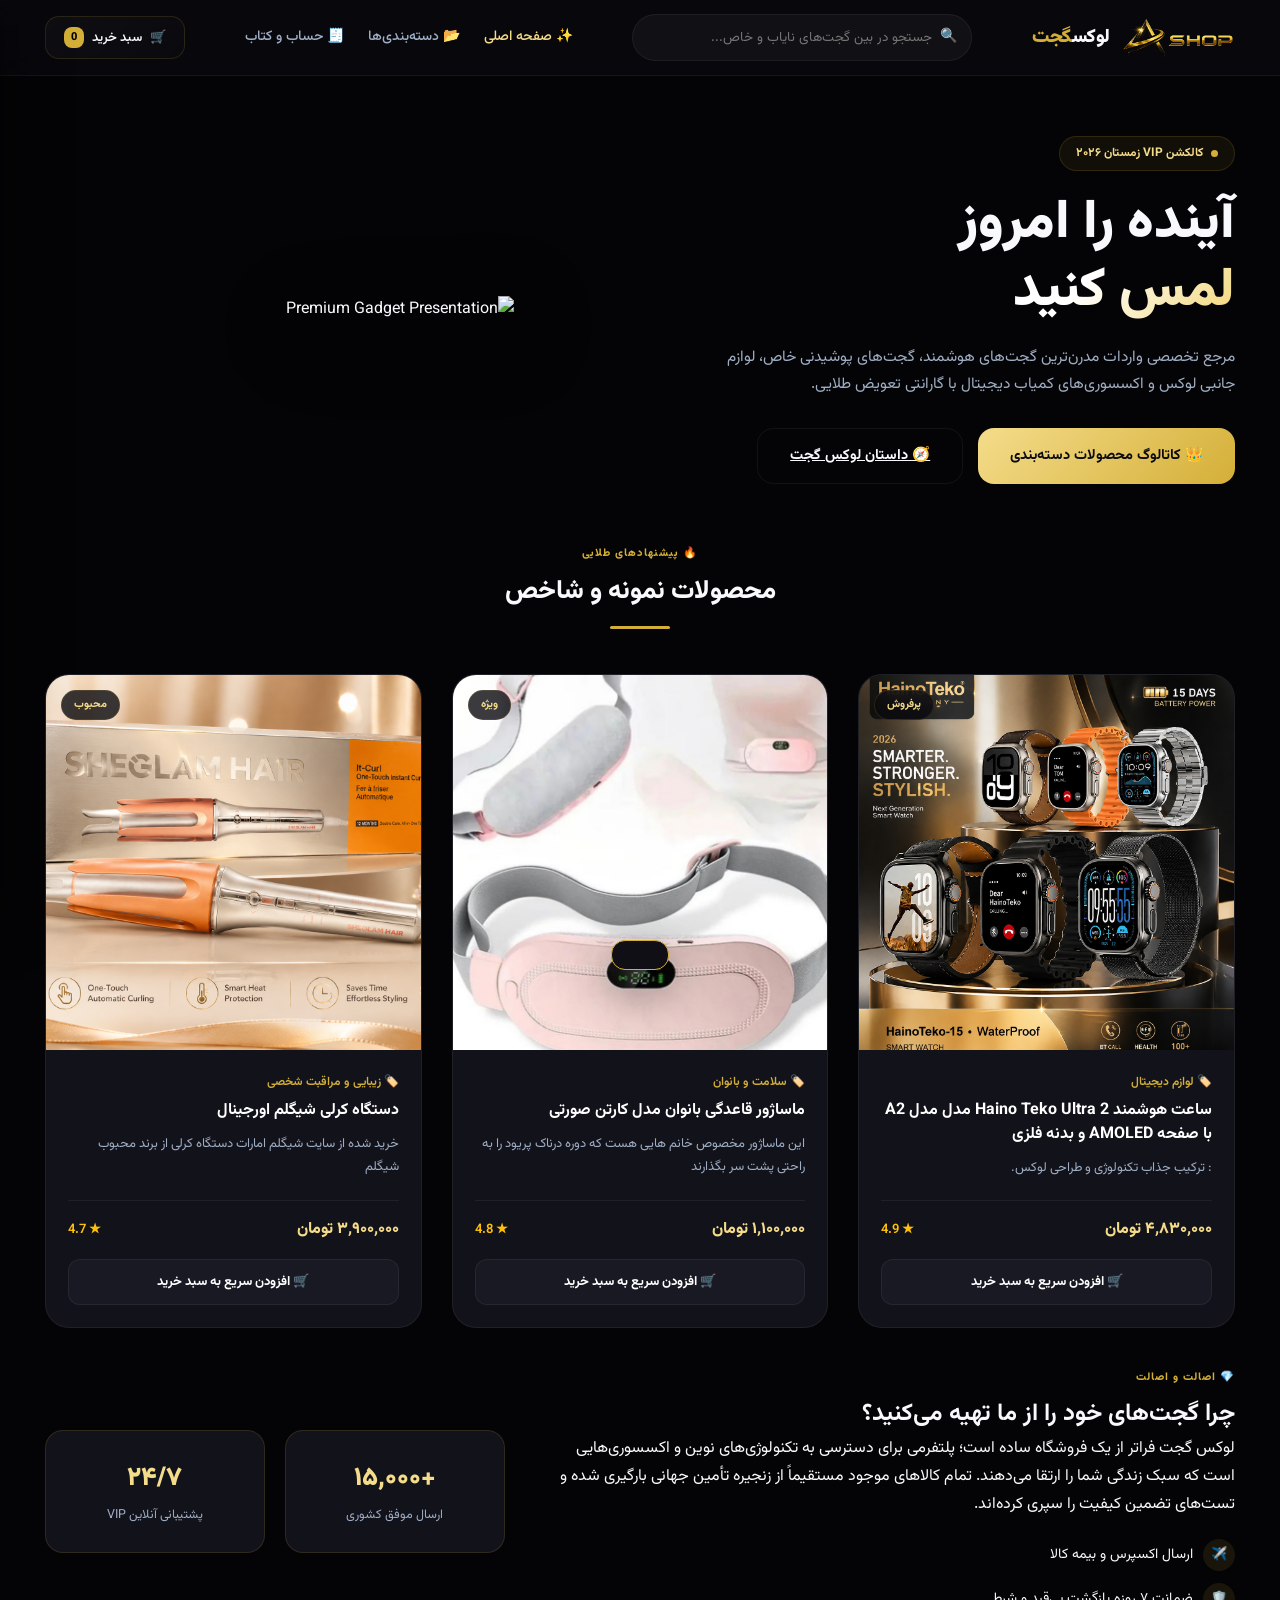
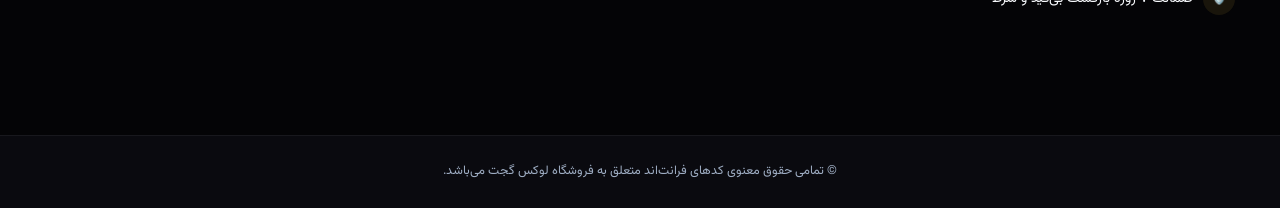
==== index.html @ cf7db788 "Add files via upload" ====
<!DOCTYPE html>
<html lang="fa" dir="rtl">
<head>
  <meta charset="UTF-8" />
  <meta name="viewport" content="width=device-width, initial-scale=1.0" />
  <title>لوکس گجت | سیستم هوشمند ۳ صفحه‌ای فرانت‌اند</title>
  <link rel="preconnect" href="https://fonts.googleapis.com">
  <link rel="preconnect" href="https://fonts.gstatic.com" crossorigin>
  <link href="https://fonts.googleapis.com/css2?family=Vazirmatn:wght@300;400;500;700;800;900&display=swap" rel="stylesheet">
  <link rel="stylesheet" href="style.css">
</head>
<body>

  <div id="pageLoaderBar" class="top-loader-bar"></div>

  <header class="header">
    <div class="container nav-wrapper">
      <a href="#" class="logo-box" onclick="navigateTo('home', event)">
        <img src="assets/images/logo.png" alt="LuxGadget Logo" class="brand-logo">
        <span class="logo-text">لوکس<span class="text-gold">گجت</span></span>
      </a>
      
      <div class="search-wrapper-header">
        <span class="search-icon-inside">🔍</span>
        <input type="text" id="headerSearchInput" placeholder="جستجو در بین گجت‌های نایاب و خاص...">
        <span class="clear-search-btn" id="clearSearch" hidden>✕</span>
      </div>

      <nav class="navigation-menu" id="navMenu">
        <a href="#" onclick="navigateTo('home', event)" class="nav-route-link active" id="link-home">✨ صفحه اصلی</a>
        <a href="#" onclick="navigateTo('categories', event)" class="nav-route-link" id="link-categories">📂 دسته‌بندی‌ها</a>
        <a href="#" onclick="navigateTo('checkout', event)" class="nav-route-link" id="link-checkout">🧾 حساب و کتاب</a>
      </nav>

      <div class="header-action-group">
        <button class="luxury-cart-trigger" id="cartToggle">
          <span class="cart-icon-visual">🛒</span>
          <span class="cart-label-text">سبد خرید</span>
          <span class="cart-counter-badge" id="cartCount">0</span>
        </button>
        <button class="mobile-hamburger-btn" id="menuToggle" aria-label="Toggle Menu">
          <span class="bar"></span>
          <span class="bar"></span>
          <span class="bar"></span>
        </button>
      </div>
    </div>
  </header>

  <main id="page-home" class="app-view-page active">
    <section class="hero-premium-section">
      <div class="container hero-layout-grid">
        <div class="hero-dynamic-content">
          <div class="glow-badge-container">
            <span class="pulse-dot"></span>
            <span class="badge-text-inside">کالکشن VIP زمستان ۲۰۲۶</span>
          </div>
          <h1 class="hero-main-title">آینده را امروز <br><span class="text-dynamic-gradient">لمس کنید</span></h1>
          <p class="hero-sub-description">مرجع تخصصی واردات مدرن‌ترین گجت‌های هوشمند، گجت‌های پوشیدنی خاص، لوازم جانبی لوکس و اکسسوری‌های کمیاب دیجیتال با گارانتی تعویض طلایی.</p>
          <div class="hero-action-buttons">
            <button class="btn-ux btn-ux-gold" onclick="navigateTo('categories')">👑 کاتالوگ محصولات دسته‌بندی</button>
            <a href="#aboutSection" class="btn-ux btn-ux-outline">🧭 داستان لوکس گجت</a>
          </div>
        </div>
        <div class="hero-visual-wrapper">
          <div class="radial-glow-back"></div>
          <img src="assets/images/hero.png" alt="Premium Gadget Presentation" class="hero-floating-image">
        </div>
      </div>
    </section>

    <section class="featured-showcase-section">
      <div class="container">
        <div class="section-title-wrapper">
          <span class="section-mini-tag">🔥 پیشنهادهای طلایی</span>
          <h2 class="section-main-heading">محصولات نمونه و شاخص</h2>
          <div class="decorative-line"></div>
        </div>
        
        <div class="products-home-large-layout" id="featuredProductsContainer">
          </div>
      </div>
    </section>

    <section class="about-premium-section" id="aboutSection">
      <div class="container about-layout-grid">
        <div class="about-textual-info">
          <span class="section-mini-tag">💎 اصالت و اصالت</span>
          <h2>چرا گجت‌های خود را از ما تهیه می‌کنید؟</h2>
          <p>لوکس گجت فراتر از یک فروشگاه ساده است؛ پلتفرمی برای دسترسی به تکنولوژی‌های نوین و اکسسوری‌هایی است که سبک زندگی شما را ارتقا می‌دهند. تمام کالاهای موجود مستقیماً از زنجیره تأمین جهانی بارگیری شده و تست‌های تضمین کیفیت را سپری کرده‌اند.</p>
          <div class="features-iconic-list">
            <div class="feature-bullet"><span class="icon-holder">✈️</span> <span>ارسال اکسپرس و بیمه کالا</span></div>
            <div class="feature-bullet"><span class="icon-holder">🛡️</span> <span>ضمانت ۷ روزه بازگشت بی‌قید و شرط</span></div>
          </div>
        </div>
        <div class="about-statistics-grid">
          <div class="stat-luxury-box">
            <h3 class="stat-number" data-target="15000">+۱۵,۰۰۰</h3>
            <p class="stat-desc">ارسال موفق کشوری</p>
          </div>
          <div class="stat-luxury-box">
            <h3 class="stat-number">۲۴/۷</h3>
            <p class="stat-desc">پشتیبانی آنلاین VIP</p>
          </div>
        </div>
      </div>
    </section>
  </main>

  <main id="page-categories" class="app-view-page">
    <section class="catalog-filtration-section">
      <div class="container">
        <div class="section-title-wrapper">
          <span class="section-mini-tag">📂 تفکیک هوشمند</span>
          <h2 class="section-main-heading">دسترسی به دسته‌بندی موضوعی</h2>
          <div class="decorative-line"></div>
        </div>

        <div class="tabs-scrollable-container" id="categoryTabsWrapper">
          </div>

        <div class="filter-controls-toolbar">
          <div class="results-counter-text">
            نمایش محصولات گروه: <span id="currentActiveCatName" class="text-gold">همه</span>
          </div>
          <div class="sort-select-wrapper">
            <select id="catalogSortEngine" class="custom-premium-select">
              <option value="default">↕️ مرتب‌سازی: بر اساس چینش پیش‌فرض</option>
              <option value="low-to-high">📉 قیمت: از ارزان به گران</option>
              <option value="high-to-low">📈 قیمت: از گران به ارزان</option>
            </select>
          </div>
        </div>

        <div id="catalogEmptyState" class="catalog-empty-wrapper" hidden>
          <div class="empty-icon">🔍</div>
          <h3>هیچ گجتی در این گروه پیدا نشد!</h3>
          <p>کلمه کلیدی دیگری را جستجو کنید یا فیلتر دسته‌بندی را تغییر دهید.</p>
        </div>

        <div class="products-grid-two-columns-mobile" id="categoryProductsContainer">
          </div>
      </div>
    </section>
  </main>

  <main id="page-checkout" class="app-view-page">
    <section class="checkout-accounting-section">
      <div class="container">
        <div class="section-title-wrapper">
          <span class="section-mini-tag">🧾 مدیریت مالی خرید</span>
          <h2 class="section-main-heading">میز حساب و کتاب نهایی</h2>
          <div class="decorative-line"></div>
        </div>

        <div class="accounting-layout-split">
          <div class="invoice-luxury-container">
            <div class="invoice-header-box">
              <h3>📄 پیش‌فاکتور رسمی سیستم</h3>
              <span class="invoice-status-tag">در انتظار ثبت</span>
            </div>
            
            <div id="invoiceItemsListing" class="invoice-items-scroll-zone">
              </div>

            <div class="coupon-apply-zone">
              <input type="text" id="couponCodeInput" placeholder="کد تخفیف داری؟ وارد کن (مثال: LUXURY)">
              <button class="btn-apply-coupon" onclick="applyDiscountCoupon()">اعمال کد</button>
            </div>

            <div class="invoice-financial-summary">
              <div class="summary-line-row">
                <span>جمع کل اقلام خرید:</span>
                <span id="finSubtotal">۰ تومان</span>
              </div>
              <div class="summary-line-row discount-row" id="couponRowWrapper" hidden>
                <span>تخفیف ویژه کد اعمال شده:</span>
                <span id="finDiscount">۰- تومان</span>
              </div>
              <div class="summary-line-row">
                <span>مالیات و عوارض ارزش افزوده:</span>
                <span style="color:#2ecc71;">۰٪ (معاف)</span>
              </div>
              <div class="summary-line-row">
                <span>هزینه بسته‌بندی و ارسال VIP:</span>
                <span class="shipping-free-tag">رایگان</span>
              </div>
              <div class="summary-line-row grand-total-row">
                <span>مبلغ نهایی قابل پرداخت:</span>
                <span id="finGrandTotal">۰ تومان</span>
              </div>
            </div>
          </div>

          <div class="shipping-form-luxury-container">
            <h3>👤 اطلاعات هویتی و محل تحویل</h3>
            <form id="mainCheckoutForm" onsubmit="processFormToPayment(event)" class="ux-form-layout">
              <div class="ux-input-group">
                <label>نام و نام خانوادگی تحویل‌گیرنده:</label>
                <input type="text" id="custName" required placeholder="مثال: امیرحسین کریمی">
              </div>
              <div class="ux-input-group">
                <label>شماره تلفن همراه (جهت پیامک رهگیری):</label>
                <input type="tel" id="custPhone" required placeholder="۰۹*********">
              </div>
              <div class="ux-input-group">
                <label>آدرس دقیق محل سکونت / شرکت:</label>
                <textarea id="custAddress" rows="4" required placeholder="استان، شهر، خیابان اصلی، کوچه، پلاک، واحد..."></textarea>
              </div>
              <button type="submit" class="btn-ux btn-ux-gold w-100 premium-checkout-submit">💳 تایید فاکتور و ورود به درگاه بانکی</button>
            </form>
          </div>
        </div>
      </div>
    </section>
  </main>

  <footer class="footer-area">
    <div class="container footer-bottom-credits">
      <p>© تمامی حقوق معنوی کدهای فرانت‌اند متعلق به فروشگاه لوکس گجت می‌باشد.</p>
    </div>
  </footer>

  <aside class="luxury-cart-drawer" id="cartDrawer">
    <div class="cart-drawer-header">
      <div class="title-side">
        <h3>🛒 سبد خرید شما</h3>
        <span class="sub-label">بررسی و ویرایش کالاها</span>
      </div>
      <button id="closeCartDrawerBtn" class="close-drawer-icon">✕</button>
    </div>
    
    <div class="cart-drawer-body-items" id="cartDrawerContainer">
      </div>
    
    <div class="cart-drawer-footer">
      <div class="subtotal-display-row">
        <span>مجموع سبد:</span>
        <strong id="drawerCartTotal">0 تومان</strong>
      </div>
      <button class="btn-ux btn-ux-gold w-100" onclick="handleDrawerCheckoutRedirect()">تسویه حساب و صدور فاکتور</button>
    </div>
  </aside>

  <div class="ux-global-backdrop" id="globalBackdrop"></div>

  <div id="uxToastNotification" class="ux-toast-container"></div>

  <div id="paymentModalOverlay" class="payment-modal-overlay">
    <div class="bank-terminal-card">
      <button id="abortPaymentBtn" class="abort-payment-cross">✕</button>
      <div class="terminal-brand-header">
        <span class="terminal-emv-chip">⚙️</span>
        <h3>درگاه شبیه‌سازی شده شبکه شتاب</h3>
        <p>اتصال ایمن شاپرک خاورمیانه</p>
      </div>
      
      <div class="terminal-amount-badge">
        <span>مبلغ فاکتور خرید:</span>
        <strong id="terminalAmountText">۰ تومان</strong>
      </div>

      <form id="bankCardForm" class="bank-form-inputs">
        <div class="ux-input-group">
          <label>شماره کارت ۱۶ رقمی بانکی:</label>
          <input type="text" id="bankCardNumber" placeholder="۶۲۷۴-****-****-****" maxlength="19" required style="text-align:center; font-size:16px; letter-spacing:2px;">
        </div>
        <div class="bank-form-row-split">
          <div class="ux-input-group">
            <label>رمز دوم / اینترنتی:</label>
            <input type="password" placeholder="****" maxlength="6" required style="text-align:center;">
          </div>
          <div class="ux-input-group">
            <label>کد امنیتی CVV2:</label>
            <input type="number" placeholder="***" maxlength="4" required style="text-align:center;">
          </div>
        </div>
        <button type="submit" class="btn-execute-payment">🔐 تأیید و کسر وجه از حساب</button>
      </form>

      <div id="terminalProcessingScreen" class="terminal-processing-wrapper">
        <div class="luxury-spinner-circle"></div>
        <p id="terminalStatusMessage">در حال اعتبارسنجی تراکنش مالی...</p>
      </div>
    </div>
  </div>

  <script src="products.js"></script>
  <script src="script.js"></script>
</body>
</html>
---- style.css ----
/* تنظیمات متغیرهای روت و دیزاین سیستم لوکس */
:root {
  --bg-core: #040406;
  --bg-surface: #0a0a0f;
  --bg-panel: #12121a;
  --bg-panel-light: #191924;
  --color-text: #f7f9fc;
  --color-muted: #9faec4;
  --color-gold: #d4af37;
  --color-gold-soft: #f4dc8a;
  --color-gold-glow: rgba(212, 175, 55, 0.35);
  --border-premium: rgba(212, 175, 55, 0.15);
  --border-white-soft: rgba(255, 255, 255, 0.06);
  --shadow-deep: 0 20px 50px rgba(0, 0, 0, 0.6);
  --shadow-neon-gold: 0 0 25px rgba(212, 175, 55, 0.25);
  --radius-xl: 24px;
  --radius-md: 12px;
  --max-width-limit: 1240px;
}

/* ریست و تنظیمات پایه */
* {
  margin: 0;
  padding: 0;
  box-sizing: border-box;
  -webkit-tap-highlight-color: transparent;
}

html {
  scroll-behavior: smooth;
}

body {
  font-family: 'Vazirmatn', sans-serif;
  background-color: var(--bg-core);
  color: var(--color-text);
  line-height: 1.75;
  overflow-x: hidden;
}

.container {
  width: min(93%, var(--max-width-limit));
  margin: 0 auto;
}

.text-gold { color: var(--color-gold); }
.w-100 { width: 100%; }

/* انیمیشن و فیلترهای گرادیانی متحرک */
.text-dynamic-gradient {
  background: linear-gradient(135deg, #fff 20%, var(--color-gold-soft) 50%, var(--color-gold) 100%);
  -webkit-background-clip: text;
  -webkit-text-fill-color: transparent;
  background-size: 200% auto;
  animation: shineGlow 4s linear infinite;
}

@keyframes shineGlow {
  0% { background-position: 0% center; }
  50% { background-position: 100% center; }
  100% { background-position: 0% center; }
}

/* لودینگ خطی بالای صفحه */
.top-loader-bar {
  position: fixed;
  top: 0;
  left: 0;
  height: 3px;
  background: linear-gradient(to right, transparent, var(--color-gold), var(--color-gold-soft));
  width: 0%;
  z-index: 9999;
  transition: width 0.3s ease-out;
}

/* هدر لوکس گلاسمورفیسم */
.header {
  position: sticky;
  top: 0;
  background: rgba(10, 10, 15, 0.75);
  backdrop-filter: blur(16px);
  -webkit-backdrop-filter: blur(16px);
  border-bottom: 1px solid var(--border-white-soft);
  z-index: 1000;
  padding: 14px 0;
  transition: all 0.3s ease;
}

.nav-wrapper {
  display: flex;
  align-items: center;
  justify-content: space-between;
  gap: 15px;
}

.logo-box {
  display: flex;
  align-items: center;
  gap: 10px;
  text-decoration: none;
  color: inherit;
}

.brand-logo {
  height: 42px;
  width: auto;
  object-fit: contain;
}

.logo-text {
  font-size: 19px;
  font-weight: 900;
  letter-spacing: -0.5px;
}

/* باکس ذره‌بین هدر */
.search-wrapper-header {
  position: relative;
  display: flex;
  align-items: center;
  background: rgba(255, 255, 255, 0.04);
  border: 1px solid var(--border-white-soft);
  border-radius: 50px;
  padding: 2px 14px;
  width: 100%;
  max-width: 340px;
  transition: all 0.3s ease;
}

.search-wrapper-header:focus-within {
  border-color: var(--color-gold);
  background: rgba(255, 255, 255, 0.07);
  box-shadow: 0 0 15px rgba(212, 175, 55, 0.15);
}

.search-wrapper-header input {
  background: none;
  border: none;
  color: #fff;
  padding: 10px 8px;
  width: 100%;
  outline: none;
  font-family: inherit;
  font-size: 13.5px;
}

.search-icon-inside { font-size: 14px; color: var(--color-muted); }
.clear-search-btn { cursor: pointer; font-size: 12px; color: var(--color-muted); padding: 5px; }

/* منوی مسیریابی صفحات */
.navigation-menu { display: flex; gap: 24px; }
.nav-route-link {
  font-size: 14px;
  color: var(--color-muted);
  font-weight: 500;
  text-decoration: none;
  transition: color 0.25s ease;
  padding: 6px 0;
  position: relative;
}

.nav-route-link:hover, .nav-route-link.active {
  color: var(--color-gold-soft);
}

/* دکمه مدیریت سبد خرید هدر */
.luxury-cart-trigger {
  background: linear-gradient(135deg, rgba(255,255,255,0.03), rgba(255,255,255,0.01));
  border: 1px solid var(--border-premium);
  color: var(--color-text);
  padding: 10px 18px;
  border-radius: 14px;
  cursor: pointer;
  display: flex;
  align-items: center;
  gap: 8px;
  font-family: inherit;
  font-size: 13px;
  font-weight: 600;
  transition: all 0.3s ease;
}

.luxury-cart-trigger:hover {
  background: rgba(212, 175, 55, 0.08);
  box-shadow: var(--shadow-neon-gold);
}

.cart-counter-badge {
  background: var(--color-gold);
  color: #000;
  padding: 2px 7px;
  border-radius: 8px;
  font-size: 11px;
  font-weight: 800;
}

.mobile-hamburger-btn {
  display: none;
  flex-direction: column;
  gap: 5px;
  background: none;
  border: none;
  cursor: pointer;
}
.mobile-hamburger-btn .bar { width: 22px; height: 2px; background-color: #fff; border-radius: 2px; }

/* مدیریت تغییر صفحات تک‌صفحه‌ای */
.app-view-page { display: none; opacity: 0; transform: translateY(12px); transition: all 0.4s cubic-bezier(0.4, 0, 0.2, 1); }
.app-view-page.active { display: block; opacity: 1; transform: translateY(0); }

/* دکمه‌های کلی سیستم (UX Buttons) */
.btn-ux {
  display: inline-flex;
  align-items: center;
  justify-content: center;
  padding: 14px 32px;
  border-radius: 16px;
  font-weight: 700;
  cursor: pointer;
  transition: all 0.3s cubic-bezier(0.4, 0, 0.2, 1);
  font-size: 14.5px;
  border: none;
  font-family: inherit;
  gap: 8px;
}
.btn-ux-gold {
  background: linear-gradient(135deg, var(--color-gold-soft), var(--color-gold));
  color: #0b0b0f;
}
.btn-ux-gold:hover {
  transform: translateY(-3px);
  box-shadow: 0 12px 28px rgba(212, 175, 55, 0.35);
}
.btn-ux-outline {
  background: transparent;
  border: 1px solid var(--border-white-soft);
  color: var(--color-text);
}
.btn-ux-outline:hover { background: rgba(255,255,255,0.04); border-color: var(--color-muted); }

/* بخش هیرو خانه */
.hero-premium-section { padding: 60px 0; position: relative; }
.hero-layout-grid { display: grid; grid-template-columns: 1.1fr 0.9fr; align-items: center; gap: 40px; }
.glow-badge-container {
  display: inline-flex; align-items: center; gap: 8px;
  background: rgba(212, 175, 55, 0.07); border: 1px solid var(--border-premium);
  padding: 6px 16px; border-radius: 50px; margin-bottom: 20px;
}
.pulse-dot { width: 7px; height: 7px; background-color: var(--color-gold); border-radius: 50%; animation: pulse 1.8s infinite; }
@keyframes pulse { 0% { transform: scale(0.9); opacity: 0.6; } 50% { transform: scale(1.3); opacity: 1; } 100% { transform: scale(0.9); opacity: 0.6; } }
.badge-text-inside { font-size: 12px; font-weight: 700; color: var(--color-gold-soft); }
.hero-main-title { font-size: clamp(32px, 4.5vw, 54px); line-height: 1.25; font-weight: 900; margin-bottom: 18px; }
.hero-sub-description { color: var(--color-muted); font-size: 15.5px; margin-bottom: 30px; max-width: 540px; }
.hero-action-buttons { display: flex; gap: 15px; }
.hero-visual-wrapper { position: relative; display: flex; justify-content: center; }
.hero-floating-image { width: 100%; max-width: 420px; height: auto; filter: drop-shadow(0 20px 40px rgba(0,0,0,0.6)); animation: floatEffect 5s ease-in-out infinite; }
@keyframes floatEffect { 0%, 100% { transform: translateY(0); } 50% { transform: translateY(-12px); } }

/* سرفصل سکشن‌ها */
.section-title-wrapper { text-align: center; margin-bottom: 45px; }
.section-mini-tag { font-size: 11px; font-weight: 800; text-transform: uppercase; color: var(--color-gold); letter-spacing: 1px; display: block; margin-bottom: 6px; }
.section-main-heading { font-size: 26px; font-weight: 800; }
.decorative-line { width: 60px; height: 3px; background: var(--color-gold); margin: 12px auto 0; border-radius: 2px; }

/* ==========================================================================
   🎯 معماری کارت‌های محصول (نمایش بزرگ تک ردیف در هوم موبایل)
   ========================================================================== */
.products-home-large-layout {
  display: grid;
  grid-template-columns: repeat(auto-fill, minmax(340px, 1fr));
  gap: 30px;
}

.product-card-luxury {
  background: var(--bg-panel);
  border: 1px solid var(--border-white-soft);
  border-radius: var(--radius-xl);
  overflow: hidden;
  display: flex;
  flex-direction: column;
  transition: all 0.35s cubic-bezier(0.4, 0, 0.2, 1);
  position: relative;
}

.product-card-luxury:hover {
  border-color: var(--border-premium);
  transform: translateY(-6px);
  box-shadow: 0 25px 45px rgba(0,0,0,0.45), var(--shadow-neon-gold);
}

.img-zoom-container {
  position: relative;
  padding-top: 100%;
  background: var(--bg-panel-light);
  overflow: hidden;
}

.card-lazy-image {
  position: absolute;
  top: 0; left: 0; width: 100%; height: 100%;
  object-fit: cover;
  transition: transform 0.5s ease;
}

.product-card-luxury:hover .card-lazy-image { transform: scale(1.06); }
.card-floating-badge { position: absolute; top: 15px; left: 15px; background: rgba(10, 10, 15, 0.8); border: 1px solid var(--border-premium); color: var(--color-gold-soft); font-size: 11px; font-weight: 700; padding: 4px 12px; border-radius: 30px; backdrop-filter: blur(5px); }

.card-ux-body { padding: 22px; display: flex; flex-direction: column; flex-grow: 1; }
.card-category-indicator { font-size: 12px; color: var(--color-gold); font-weight: 600; margin-bottom: 6px; }
.card-main-title { font-size: 16px; font-weight: 700; margin-bottom: 10px; line-height: 1.5; color: #fff; }
.card-short-desc { color: var(--color-muted); font-size: 13px; margin-bottom: 20px; display: -webkit-box; -webkit-line-clamp: 2; -webkit-box-orient: vertical; overflow: hidden; }
.card-pricing-row { display: flex; justify-content: space-between; align-items: center; margin-top: auto; padding-top: 15px; border-top: 1px solid var(--border-white-soft); }
.card-price-display { font-weight: 800; font-size: 16px; color: var(--color-gold-soft); }
.card-rating-star { color: #ffc107; font-size: 13px; font-weight: 600; }
.card-action-footer-btn { margin-top: 15px; background: var(--bg-panel-light); border: 1px solid var(--border-white-soft); color: #fff; padding: 12px; border-radius: 12px; font-family: inherit; font-size: 13px; font-weight: 700; cursor: pointer; transition: 0.2s; width: 100%; text-align: center; }
.card-action-footer-btn:hover { background: var(--color-gold); color: #000; border-color: var(--color-gold); }

/* 📱 گرید ۲ تایی در موبایل (صفحه دسته‌بندی) */
.products-grid-two-columns-mobile {
  display: grid;
  grid-template-columns: repeat(auto-fill, minmax(280px, 1fr));
  gap: 25px;
}

/* تب بار افقی دسته‌ها */
.tabs-scrollable-container { display: flex; gap: 12px; overflow-x: auto; padding-bottom: 16px; margin-bottom: 30px; scrollbar-width: none; }
.tabs-scrollable-container::-webkit-scrollbar { display: none; }
.interactive-tab-pill {
  background: var(--bg-panel); border: 1px solid var(--border-white-soft); padding: 10px 22px;
  border-radius: 50px; font-size: 13px; font-weight: 600; cursor: pointer; white-space: nowrap; transition: all 0.25s ease; color: var(--color-muted);
}
.interactive-tab-pill.active, .interactive-tab-pill:hover { background: var(--color-gold); color: #000; border-color: var(--color-gold); font-weight: 700; box-shadow: var(--shadow-neon-gold); }

.filter-controls-toolbar { display: flex; justify-content: space-between; align-items: center; margin-bottom: 25px; background: var(--bg-panel); padding: 15px 20px; border-radius: 16px; border: 1px solid var(--border-white-soft); }
.results-counter-text { font-size: 13.5px; color: var(--color-muted); }
.custom-premium-select { background: var(--bg-core); border: 1px solid var(--border-white-soft); color: #fff; padding: 10px 16px; border-radius: 10px; font-family: inherit; outline: none; cursor: pointer; font-size: 13px; }

/* بخش درباره ما */
.about-premium-section { padding: 40px 0 80px; }
.about-layout-grid { display: grid; grid-template-columns: 1.2fr 0.8fr; gap: 40px; align-items: center; }
.features-iconic-list { display: flex; flex-direction: column; gap: 12px; margin-top: 20px; }
.feature-bullet { display: flex; align-items: center; gap: 10px; font-size: 14px; }
.icon-holder { width: 32px; height: 32px; background: rgba(212,175,55,0.1); display: inline-flex; align-items: center; justify-content: center; border-radius: 50%; font-size: 13px; }
.about-statistics-grid { display: grid; grid-template-columns: 1fr 1fr; gap: 20px; }
.stat-luxury-box { background: var(--bg-panel); border: 1px solid var(--border-premium); padding: 25px 15px; border-radius: 18px; text-align: center; }
.stat-number { font-size: 26px; font-weight: 900; color: var(--color-gold-soft); }
.stat-desc { font-size: 12.5px; color: var(--color-muted); margin-top: 4px; }

/* ==========================================================================
   🧾 ساختار صفحه حساب و کتاب (پیش فاکتور مالی)
   ========================================================================== */
.accounting-layout-split { display: grid; grid-template-columns: 1.1fr 0.9fr; gap: 35px; margin-top: 15px; }
.invoice-luxury-container, .shipping-form-luxury-container { background: var(--bg-panel); border: 1px solid var(--border-white-soft); padding: 30px; border-radius: var(--radius-xl); }
.invoice-header-box { display: flex; justify-content: space-between; align-items: center; margin-bottom: 20px; border-bottom: 1px solid var(--border-white-soft); padding-bottom: 12px; }
.invoice-status-tag { background: rgba(212,175,55,0.1); border: 1px solid var(--border-premium); color: var(--color-gold); font-size: 11px; padding: 3px 10px; border-radius: 6px; }

.invoice-items-scroll-zone { display: flex; flex-direction: column; gap: 12px; max-height: 260px; overflow-y: auto; margin-bottom: 20px; padding-right: 4px; }
.invoice-items-scroll-zone::-webkit-scrollbar { width: 4px; }
.invoice-items-scroll-zone::-webkit-scrollbar-thumb { background: var(--border-white-soft); border-radius: 4px; }

.calculated-item-row { display: flex; justify-content: space-between; font-size: 13.5px; background: rgba(255,255,255,0.02); padding: 12px 16px; border-radius: 10px; border: 1px solid var(--border-white-soft); }
.coupon-apply-zone { display: flex; gap: 10px; margin-bottom: 20px; }
.coupon-apply-zone input { flex-grow: 1; padding: 12px; background: var(--bg-core); border: 1px solid var(--border-white-soft); border-radius: 12px; color: #fff; outline: none; font-family: inherit; font-size: 13px; }
.btn-apply-coupon { background: var(--bg-panel-light); border: 1px solid var(--border-premium); color: var(--color-gold); padding: 0 20px; border-radius: 12px; cursor: pointer; font-family: inherit; font-size: 13px; font-weight: 700; transition: 0.2s; }
.btn-apply-coupon:hover { background: var(--color-gold); color: #000; }

.invoice-financial-summary { border-top: 1px solid var(--border-white-soft); padding-top: 20px; }
.summary-line-row { display: flex; justify-content: space-between; font-size: 14px; margin-bottom: 10px; color: var(--color-muted); }
.grand-total-row { font-weight: 900; color: var(--color-gold-soft); font-size: 17px; margin-top: 15px; padding-top: 15px; border-top: 1px dashed var(--border-white-soft); }

.ux-form-layout { display: flex; flex-direction: column; gap: 18px; margin-top: 20px; }
.ux-input-group { text-align: right; width: 100%; }
.ux-input-group label { display: block; font-size: 13px; margin-bottom: 8px; color: var(--color-muted); font-weight: 500; }
.shipping-form-luxury-container input, .shipping-form-luxury-container textarea { width: 100%; padding: 14px; background: var(--bg-core); border: 1px solid var(--border-white-soft); border-radius: 12px; color: #fff; outline: none; font-family: inherit; font-size: 13.5px; transition: border 0.25s; }
.shipping-form-luxury-container input:focus, .shipping-form-luxury-container textarea:focus { border-color: var(--color-gold); }

/* سبد خرید کشویی کشو از چپ */
.luxury-cart-drawer { position: fixed; top: 0; left: -380px; width: 380px; height: 100%; background: var(--bg-panel); z-index: 2000; transition: transform 0.4s cubic-bezier(0.4, 0, 0.2, 1); display: flex; flex-direction: column; box-shadow: var(--shadow-deep); border-right: 1px solid var(--border-white-soft); }
.luxury-cart-drawer.open { transform: translateX(380px); }
.cart-drawer-header { padding: 25px; border-bottom: 1px solid var(--border-white-soft); display: flex; justify-content: space-between; align-items: center; }
.cart-drawer-header h3 { font-size: 17px; font-weight: 800; }
.cart-drawer-header .sub-label { font-size: 11px; color: var(--color-muted); display: block; }
.close-drawer-icon { background: none; border: none; color: #fff; font-size: 18px; cursor: pointer; }
.cart-drawer-body-items { padding: 25px; overflow-y: auto; flex-grow: 1; display: flex; flex-direction: column; gap: 15px; }

.drawer-item-card { display: flex; gap: 14px; align-items: center; background: var(--bg-panel-light); padding: 12px; border-radius: 16px; border: 1px solid var(--border-white-soft); }
.drawer-item-card img { width: 56px; height: 56px; border-radius: 10px; object-fit: cover; }
.qty-stepper-control { display: inline-flex; align-items: center; background: var(--bg-core); border: 1px solid var(--border-white-soft); border-radius: 8px; margin-top: 6px; }
.qty-stepper-btn { background: none; border: none; color: #fff; width: 28px; height: 28px; cursor: pointer; font-weight: bold; }
.qty-stepper-val { padding: 0 8px; font-size: 12px; font-weight: 700; }
.item-erase-btn { background: none; border: none; color: #ff5252; font-size: 12px; cursor: pointer; margin-right: auto; font-family: inherit; }

.cart-drawer-footer { padding: 25px; border-top: 1px solid var(--border-white-soft); background: var(--bg-surface); }
.subtotal-display-row { display: flex; justify-content: space-between; margin-bottom: 18px; font-size: 15px; }

/* پاپ‌آپ توست نوتیفیکیشن */
.ux-global-backdrop { position: fixed; top: 0; left: 0; width: 100%; height: 100%; background: rgba(0,0,0,0.7); z-index: 1500; opacity: 0; pointer-events: none; transition: opacity 0.3s ease; backdrop-filter: blur(5px); }
.ux-global-backdrop.show { opacity: 1; pointer-events: auto; }
.ux-toast-container { position: fixed; bottom: -70px; left: 50%; transform: translateX(-50%); background: #0f0f15; border: 1px solid var(--color-gold); color: #fff; padding: 14px 28px; border-radius: 14px; font-size: 13.5px; z-index: 10000; transition: bottom 0.4s cubic-bezier(0.175, 0.885, 0.32, 1.275); box-shadow: var(--shadow-deep); }
.ux-toast-container.show { bottom: 30px; }

/* فوتر انتهای وب‌سایت */
.footer-area { background: var(--bg-surface); text-align: center; padding: 25px; font-size: 12.5px; color: var(--color-muted); border-top: 1px solid var(--border-white-soft); margin-top: 40px; }

/* درگاه شبیه‌ساز بانک */
.payment-modal-overlay { display: none; justify-content: center; align-items: center; z-index: 9999; position: fixed; top: 0; left: 0; width: 100%; height: 100%; background: rgba(3, 3, 5, 0.9); backdrop-filter: blur(8px); padding: 20px; }
.bank-terminal-card { background: #09090d; border: 2px solid var(--color-gold); padding: 30px; border-radius: 28px; width: 100%; max-width: 440px; text-align: center; position: relative; box-shadow: var(--shadow-deep); }
.abort-payment-cross { position: absolute; top: 20px; left: 20px; background: none; border: none; color: #fff; font-size: 18px; cursor: pointer; }
.terminal-amount-badge { background: #13131a; padding: 14px; border-radius: 14px; margin: 20px 0; border: 1px solid rgba(212, 175, 55, 0.15); }
.terminal-amount-badge strong { color: var(--color-gold-soft); font-size: 20px; display: block; }
.bank-form-inputs { display: flex; flex-direction: column; gap: 16px; }
.bank-form-inputs input { width: 100%; padding: 13px; background: #020204; border: 1px solid rgba(212, 175, 55, 0.2); border-radius: 12px; color: #fff; font-family: inherit; outline: none; }
.bank-form-row-split { display: grid; grid-template-columns: 1fr 1fr; gap: 12px; }
.btn-execute-payment { background: linear-gradient(135deg, var(--color-gold-soft), var(--color-gold)); color: #000; padding: 14px; border: none; border-radius: 14px; font-weight: 800; cursor: pointer; font-family: inherit; font-size: 14.5px; width: 100%; margin-top: 5px; }
.terminal-processing-wrapper { display: none; margin-top: 20px; }
.luxury-spinner-circle { border: 3px solid rgba(212, 175, 55, 0.1); border-left-color: var(--color-gold); border-radius: 50%; width: 40px; height: 40px; animation: rotateSpin 1s linear infinite; margin: 0 auto 15px; }
@keyframes rotateSpin { 0% { transform: rotate(0deg); } 100% { transform: rotate(360deg); } }

/* ==========================================================================
   🎯 قوانین واکنش‌گرایی (Responsive Design System) دسکتاپ و لپ تاپ
   ========================================================================== */
@media (max-width: 992px) {
  .hero-layout-grid { grid-template-columns: 1fr; text-align: center; }
  .hero-sub-description { margin: 0 auto 30px; }
  .hero-action-buttons { justify-content: center; }
  .hero-floating-image { max-width: 300px; margin-top: 20px; }
  .about-layout-grid, .accounting-layout-split { grid-template-columns: 1fr; }
}

@media (max-width: 768px) {
  .navigation-menu {
    display: none; position: absolute; top: 100%; left: 0; width: 100%;
    background: var(--bg-panel); flex-direction: column; padding: 20px; gap: 15px;
    text-align: center; border-bottom: 1px solid var(--border-white-soft);
  }
  .navigation-menu.open { display: flex; }
  .mobile-hamburger-btn { display: flex; }
  .search-wrapper-header { max-width: 200px; }
  
  /* 📱 در گوشی: کارت محصولات نمونه صفحه اصلی تک‌ردیفه بزرگ */
  .products-home-large-layout {
    grid-template-columns: 1fr;
    gap: 25px;
  }
  
  /* 📱 در گوشی: محصولات کاتالوگ دسته‌بندی در ردیف‌های دوتایی ظریف و مینیمال */
  .products-grid-two-columns-mobile {
    grid-template-columns: 1fr 1fr;
    gap: 12px;
  }
  .products-grid-two-columns-mobile .card-ux-body { padding: 12px; }
  .products-grid-two-columns-mobile .card-main-title { font-size: 13px; height: auto; margin-bottom: 6px; }
  .products-grid-two-columns-mobile .card-short-desc { display: none; } /* حذف توضیحات برای حفظ تقارن گرید ۲ تایی */
  .products-grid-two-columns-mobile .card-price-display { font-size: 12.5px; }
  .products-grid-two-columns-mobile .card-action-footer-btn { padding: 8px; font-size: 11.5px; margin-top: 10px; }
}
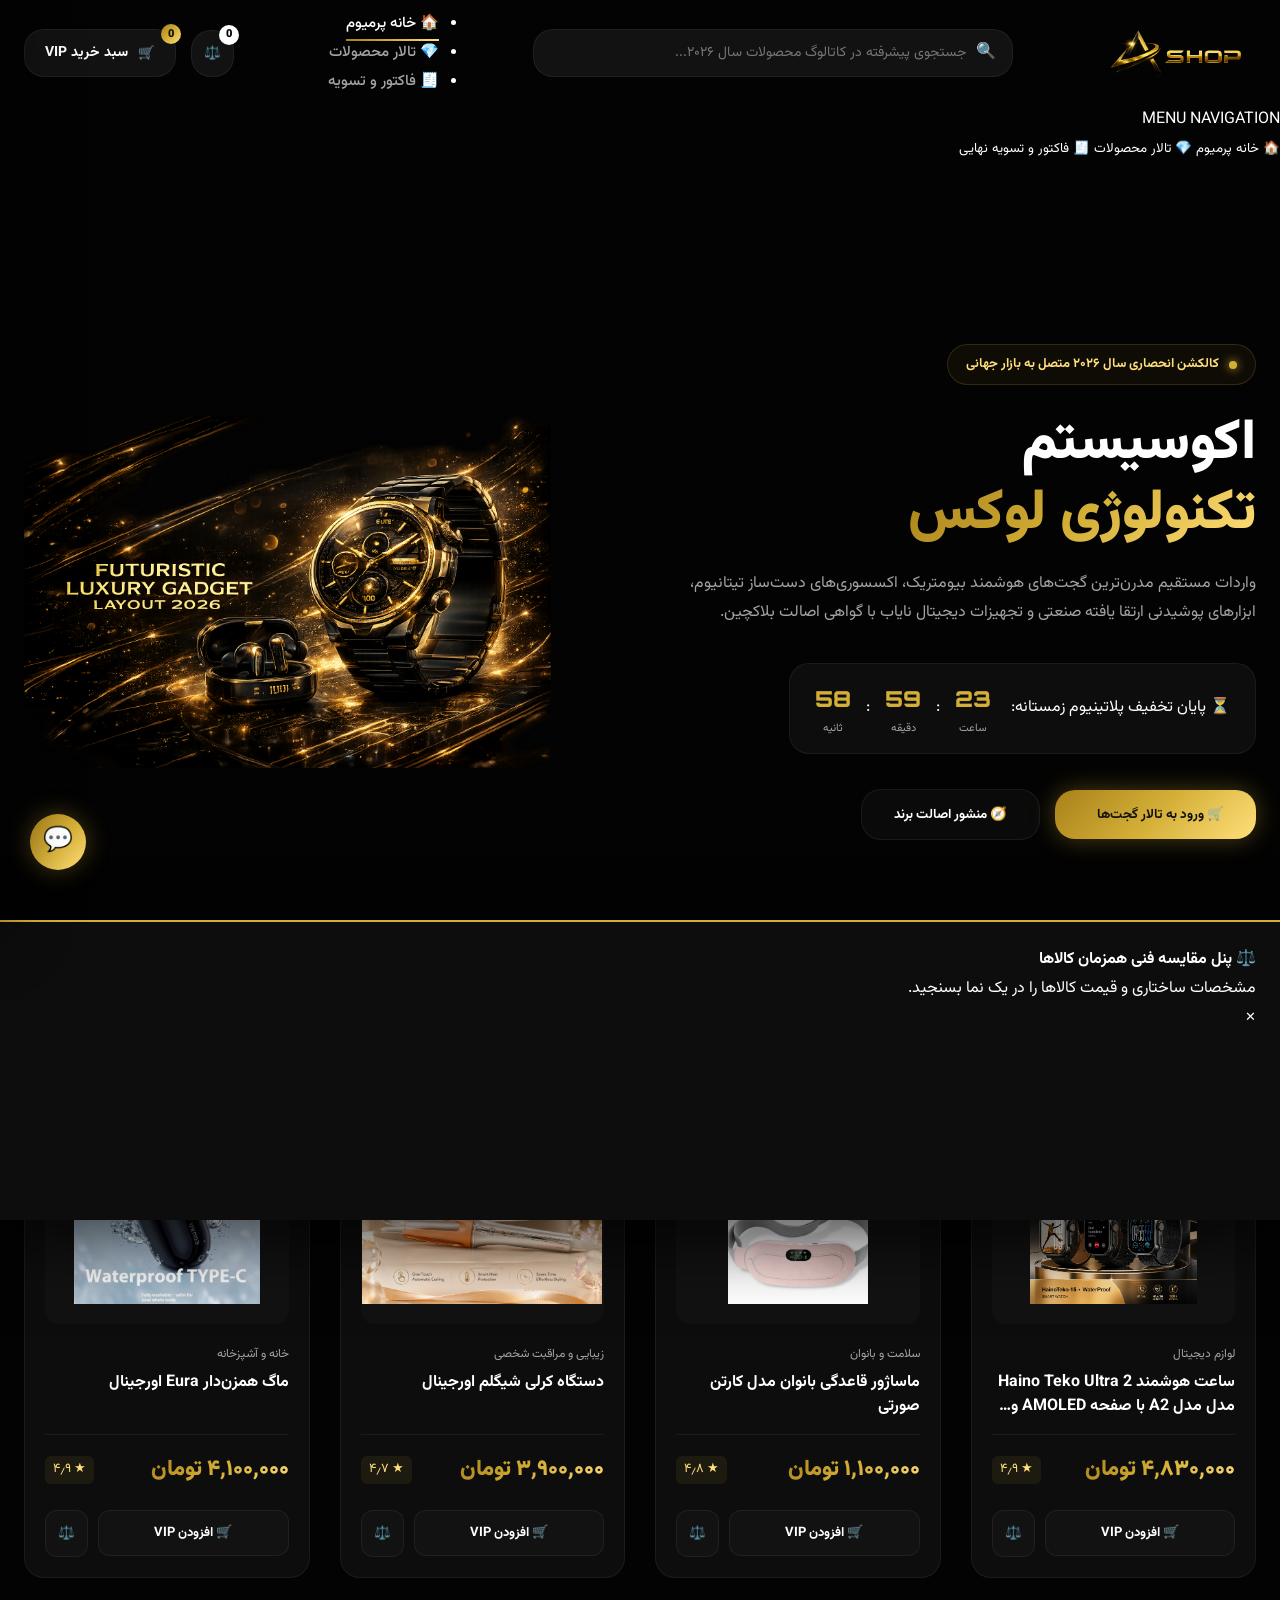
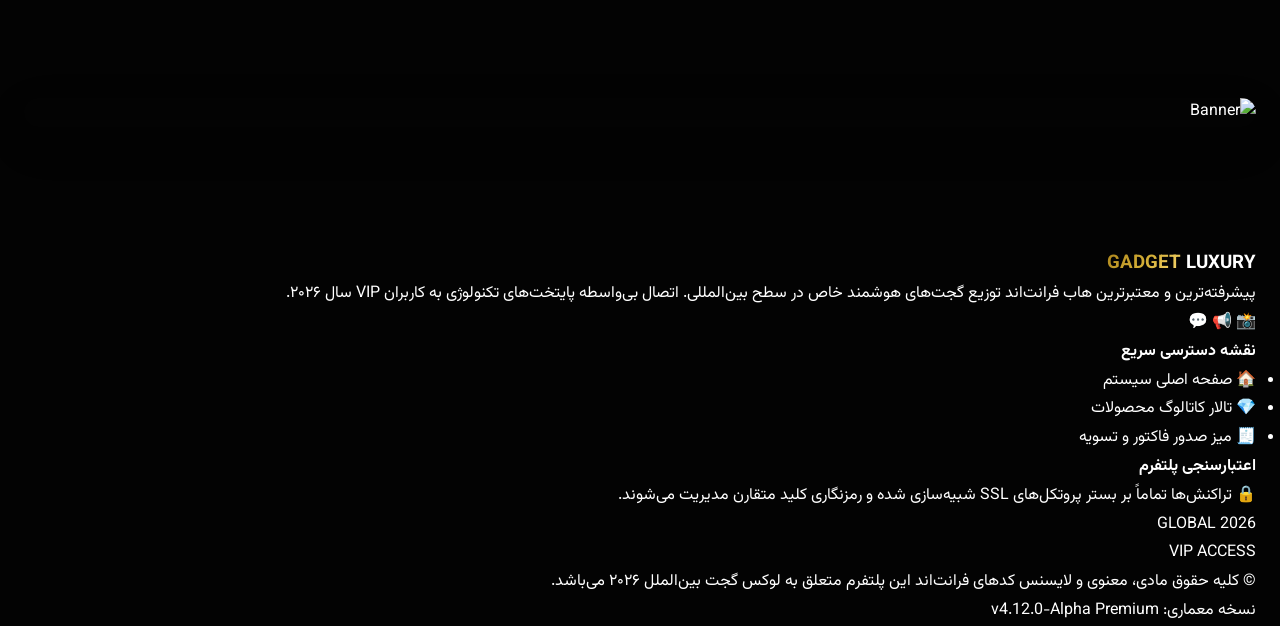
==== commit 26eab681: "Add files via upload" ====
--- a/index.html
+++ b/index.html
@@ -3,289 +3,554 @@
 <head>
   <meta charset="UTF-8" />
   <meta name="viewport" content="width=device-width, initial-scale=1.0" />
-  <title>لوکس گجت | سیستم هوشمند ۳ صفحه‌ای فرانت‌اند</title>
+  <meta name="robots" content="index, follow" />
+  <meta name="description" content="LUXURY GADGET PLATFORM 2026 - اکوسیستم بین‌المللی و توزیع متمرکز گجت‌های نایاب، بیومتریک و اکسسوری‌های تیتانیوم لایف‌استایل لوکس" />
+  <meta name="keywords" content="لوکس گجت, ساعت هوشمند, گجت ۲۰۲۶, تکنولوژی لوکس, خرید اکسسوری لاکچری, ابزارهای هوشمند" />
+  <meta name="author" content="Luxury Gadget International" />
+  
+  <meta http-equiv="X-Content-Type-Options" content="nosniff" />
+  
+  <title>LUXURY GADGET | پلتفرم بین‌المللی توزیع گجت‌های نایاب</title>
+  
   <link rel="preconnect" href="https://fonts.googleapis.com">
   <link rel="preconnect" href="https://fonts.gstatic.com" crossorigin>
-  <link href="https://fonts.googleapis.com/css2?family=Vazirmatn:wght@300;400;500;700;800;900&display=swap" rel="stylesheet">
-  <link rel="stylesheet" href="style.css">
+  <link href="https://fonts.googleapis.com/css2?family=Vazirmatn:wght@100;300;400;500;700;900&family=Orbitron:wght@400;500;700;900&display=swap" rel="stylesheet">
+  
+  <link rel="stylesheet" href="style.css" />
 </head>
-<body>
-
-  <div id="pageLoaderBar" class="top-loader-bar"></div>
-
-  <header class="header">
-    <div class="container nav-wrapper">
-      <a href="#" class="logo-box" onclick="navigateTo('home', event)">
-        <img src="assets/images/logo.png" alt="LuxGadget Logo" class="brand-logo">
-        <span class="logo-text">لوکس<span class="text-gold">گجت</span></span>
-      </a>
-      
-      <div class="search-wrapper-header">
-        <span class="search-icon-inside">🔍</span>
-        <input type="text" id="headerSearchInput" placeholder="جستجو در بین گجت‌های نایاب و خاص...">
-        <span class="clear-search-btn" id="clearSearch" hidden>✕</span>
-      </div>
-
-      <nav class="navigation-menu" id="navMenu">
-        <a href="#" onclick="navigateTo('home', event)" class="nav-route-link active" id="link-home">✨ صفحه اصلی</a>
-        <a href="#" onclick="navigateTo('categories', event)" class="nav-route-link" id="link-categories">📂 دسته‌بندی‌ها</a>
-        <a href="#" onclick="navigateTo('checkout', event)" class="nav-route-link" id="link-checkout">🧾 حساب و کتاب</a>
+<body class="luxury-cybernetic-body">
+
+  <div class="ambient-particle-vortex" id="ambientVortexLayer"></div>
+
+  <div id="globalPageProgressBar" class="global-progress-bar" role="progressbar" aria-valuemin="0" aria-valuemax="100"></div>
+
+  <header class="main-luxury-header" id="mainLuxuryHeader">
+    <div class="header-container">
+      
+      <div class="header-branding-zone">
+        <a href="#" class="brand-identity" onclick="routerNavigate('home', event)" aria-label="صفحه اصلی لوکس گجت">
+<div class="logo-emblem-wrapper"></div>
+          <img src="assets/images/logo.png"
+     class="site-logo"
+     alt="Logo">
+        </a>
+      </div>
+
+      <div class="search-bar-architecture" role="search">
+        <span class="search-indicator-icon" aria-hidden="true">🔍</span>
+        <input type="text" id="liveSearchInput" placeholder="جستجوی پیشرفته در کاتالوگ محصولات سال ۲۰۲۶..." aria-label="جستجوی محصولات" autocomplete="off">
+        <button class="clear-search-trigger" id="resetSearchAction" title="پاک کردن فیلتر سرچ" hidden>✕</button>
+        
+        <div class="quick-search-dropdown-results" id="quickSearchDropdown" hidden>
+          <div class="dropdown-scroll-container" id="quickSearchScrollArea"></div>
+        </div>
+      </div>
+
+      <nav class="desktop-navigation-hub" aria-label="منوی اصلی دسکتاپ">
+        <ul class="nav-links-list">
+          <li>
+            <a href="#" onclick="routerNavigate('home', event)" class="nav-anchor active" id="route-home">
+              <span class="nav-icon-wrapper">🏠</span> خانه پرمیوم
+            </a>
+          </li>
+          <li>
+            <a href="#" onclick="routerNavigate('catalog', event)" class="nav-anchor" id="route-catalog">
+              <span class="nav-icon-wrapper">💎</span> تالار محصولات
+            </a>
+          </li>
+          <li>
+            <a href="#" onclick="routerNavigate('billing', event)" class="nav-anchor" id="route-billing">
+              <span class="nav-icon-wrapper">🧾</span> فاکتور و تسویه
+            </a>
+          </li>
+        </ul>
       </nav>
 
-      <div class="header-action-group">
-        <button class="luxury-cart-trigger" id="cartToggle">
-          <span class="cart-icon-visual">🛒</span>
-          <span class="cart-label-text">سبد خرید</span>
-          <span class="cart-counter-badge" id="cartCount">0</span>
+      <div class="header-utilities-hub">
+        
+        <button class="utility-action-btn compare-toggle-btn" id="comparePanelTrigger" title="لیست مقایسه فنی کالاها" aria-haspopup="true">
+          <span class="utility-icon">⚖️</span>
+          <span class="badge-count" id="compareCounterBadge">0</span>
         </button>
-        <button class="mobile-hamburger-btn" id="menuToggle" aria-label="Toggle Menu">
-          <span class="bar"></span>
-          <span class="bar"></span>
-          <span class="bar"></span>
+
+        <button class="utility-action-btn cart-basket-btn" id="cartDrawerTrigger" title="مشاهده سبد خرید VIP شما" aria-haspopup="true">
+          <span class="cart-btn-icon">🛒</span>
+          <span class="cart-btn-label">سبد خرید VIP</span>
+          <span class="badge-count gold-badge" id="cartGlobalCounter">0</span>
         </button>
-      </div>
+
+        <button class="mobile-hamburger-trigger" id="mobileMenuHandler" aria-label="باز کردن منو موبایل" aria-expanded="false">
+          <span class="hamburger-line line-top"></span>
+          <span class="hamburger-line line-middle"></span>
+          <span class="hamburger-line line-bottom"></span>
+        </button>
+      </div>
+
     </div>
   </header>
 
-  <main id="page-home" class="app-view-page active">
-    <section class="hero-premium-section">
-      <div class="container hero-layout-grid">
-        <div class="hero-dynamic-content">
-          <div class="glow-badge-container">
-            <span class="pulse-dot"></span>
-            <span class="badge-text-inside">کالکشن VIP زمستان ۲۰۲۶</span>
-          </div>
-          <h1 class="hero-main-title">آینده را امروز <br><span class="text-dynamic-gradient">لمس کنید</span></h1>
-          <p class="hero-sub-description">مرجع تخصصی واردات مدرن‌ترین گجت‌های هوشمند، گجت‌های پوشیدنی خاص، لوازم جانبی لوکس و اکسسوری‌های کمیاب دیجیتال با گارانتی تعویض طلایی.</p>
-          <div class="hero-action-buttons">
-            <button class="btn-ux btn-ux-gold" onclick="navigateTo('categories')">👑 کاتالوگ محصولات دسته‌بندی</button>
-            <a href="#aboutSection" class="btn-ux btn-ux-outline">🧭 داستان لوکس گجت</a>
-          </div>
-        </div>
-        <div class="hero-visual-wrapper">
-          <div class="radial-glow-back"></div>
-          <img src="assets/images/hero.png" alt="Premium Gadget Presentation" class="hero-floating-image">
-        </div>
+  <div class="mobile-navigation-sidebar" id="mobileNavigationSidebar">
+    <div class="mobile-sidebar-header">
+      <div class="mobile-logo-text">MENU NAVIGATION</div>
+      <button class="close-mobile-
+    </div>
+    <div class="mobile-sidebar-links">
+      <a href="#" onclick="routerNavigate('home', event)" class="mobile-nav-link active" id="m-route-home">🏠 خانه پرمیوم</a>
+      <a href="#" onclick="routerNavigate('catalog', event)" class="mobile-nav-link" id="m-route-catalog">💎 تالار محصولات</a>
+      <a href="#" onclick="routerNavigate('billing', event)" class="mobile-nav-link" id="m-route-billing">🧾 فاکتور و تسویه نهایی</a>
+    </div>
+  </div>
+
+  <main id="view-home" class="spa-view-framework active" role="main">
+    
+    <section class="cinematic-hero-wrapper">
+      <div class="hero-grid-matrix container">
+        
+        <div class="hero-typography-block">
+          <div class="luxury-announcement-pill">
+            <span class="live-pulse-radar"></span>
+            <span class="pill-title-text">کالکشن انحصاری سال ۲۰۲۶ متصل به بازار جهانی</span>
+          </div>
+          
+          <h1 class="hero-colossal-title">
+            اکوسیستم <br>
+            <span class="gold-gradient-text">تکنولوژی لوکس</span>
+          </h1>
+          
+          <p class="hero-paragraph-lead">
+            واردات مستقیم مدرن‌ترین گجت‌های هوشمند بیومتریک، اکسسوری‌های دست‌ساز تیتانیوم، ابزارهای پوشیدنی ارتقا یافته صنعتی و تجهیزات دیجیتال نایاب با گواهی اصالت بلاکچین.
+          </p>
+          
+          <div class="campaign-countdown-container">
+            <div class="countdown-heading-box">
+              <span class="clock-icon-anim">⏳</span>
+              <span class="countdown-heading-text">پایان تخفیف پلاتینیوم زمستانه:</span>
+            </div>
+            <div class="countdown-timer-clocks">
+              <div class="clock-segment">
+                <span id="timer-hours" class="timer-digits">23</span>
+                <small class="timer-label">ساعت</small>
+              </div>
+              <div class="clock-divider">:</div>
+              <div class="clock-segment">
+                <span id="timer-minutes" class="timer-digits">59</span>
+                <small class="timer-label">دقیقه</small>
+              </div>
+              <div class="clock-divider">:</div>
+              <div class="clock-segment">
+                <span id="timer-seconds" class="timer-digits">59</span>
+                <small class="timer-label">ثانیه</small>
+              </div>
+            </div>
+          </div>
+
+          <div class="hero-cta-group">
+            <button class="master-btn gold-solid-btn" onclick="routerNavigate('catalog')">
+              <span class="btn-text">🛒 ورود به تالار گجت‌ها</span>
+              <span class="btn-glow-effect"></span>
+            </button>
+            <button class="master-btn outline-silver-btn" onclick="smoothScrollToSection('vipBenefits')">
+              <span class="btn-text">🧭 منشور اصالت برند</span>
+            </button>
+          </div>
+        </div>
+
+        <div class="hero-interactive-graphics">
+          <div class="neon-ambient-glow-layer"></div>
+          <div class="graphic-frame-container">
+            <img src="assets/images/hero.png" alt="Futuristic Luxury Gadget Layout 2026" class="hero-levitating-asset" id="heroLevitatingAsset">
+            <div class="orbiting-element-ring ring-1"></div>
+            <div class="orbiting-element-ring ring-2"></div>
+          </div>
+        </div>
+
       </div>
     </section>
 
-    <section class="featured-showcase-section">
+    <section class="trending-carousel-section">
       <div class="container">
-        <div class="section-title-wrapper">
-          <span class="section-mini-tag">🔥 پیشنهادهای طلایی</span>
-          <h2 class="section-main-heading">محصولات نمونه و شاخص</h2>
-          <div class="decorative-line"></div>
-        </div>
-        
-        <div class="products-home-large-layout" id="featuredProductsContainer">
-          </div>
+        
+        <div class="luxury-section-header-block">
+          <div class="header-left-indicators">
+            <span class="subtitle-tag">👑 TRENDING NOW</span>
+            <h2 class="main-section-title">گجت‌های شاخص و پرچم‌دار</h2>
+          </div>
+          <div class="gold-separator-bar"></div>
+        </div>
+
+        <div class="showcase-cards-matrix" id="featuredHomeContainer">
+          </div>
+
       </div>
     </section>
 
-    <section class="about-premium-section" id="aboutSection">
-      <div class="container about-layout-grid">
-        <div class="about-textual-info">
-          <span class="section-mini-tag">💎 اصالت و اصالت</span>
-          <h2>چرا گجت‌های خود را از ما تهیه می‌کنید؟</h2>
-          <p>لوکس گجت فراتر از یک فروشگاه ساده است؛ پلتفرمی برای دسترسی به تکنولوژی‌های نوین و اکسسوری‌هایی است که سبک زندگی شما را ارتقا می‌دهند. تمام کالاهای موجود مستقیماً از زنجیره تأمین جهانی بارگیری شده و تست‌های تضمین کیفیت را سپری کرده‌اند.</p>
-          <div class="features-iconic-list">
-            <div class="feature-bullet"><span class="icon-holder">✈️</span> <span>ارسال اکسپرس و بیمه کالا</span></div>
-            <div class="feature-bullet"><span class="icon-holder">🛡️</span> <span>ضمانت ۷ روزه بازگشت بی‌قید و شرط</span></div>
-          </div>
-        </div>
-        <div class="about-statistics-grid">
-          <div class="stat-luxury-box">
-            <h3 class="stat-number" data-target="15000">+۱۵,۰۰۰</h3>
-            <p class="stat-desc">ارسال موفق کشوری</p>
-          </div>
-          <div class="stat-luxury-box">
-            <h3 class="stat-number">۲۴/۷</h3>
-            <p class="stat-desc">پشتیبانی آنلاین VIP</p>
-          </div>
-        </div>
+ <section class="custom-banner-section">
+    <div class="container">
+        <img src="assets/images/banner.jpg"
+             alt="Banner"
+             class="main-banner-image">
+    </div>
+</section>
+
+  </main>
+
+  <main id="view-catalog" class="spa-view-framework" role="main">
+    <section class="catalog-engine-wrapper">
+      <div class="container">
+        
+        <div class="luxury-section-header-block">
+          <div class="header-left-indicators">
+            <span class="subtitle-tag">📂 FILTER ENGINE</span>
+            <h2 class="main-section-title">فیلتراسیون هوشمند و کاتالوگ جامع گجت‌ها</h2>
+          </div>
+          <div class="gold-separator-bar"></div>
+        </div>
+
+        <div class="catalog-tabs-scroller-zone">
+          <div class="catalog-tabs-scroller" id="dynamicTabsContainer">
+            </div>
+        </div>
+
+        <div class="advanced-filter-dashboard">
+          
+          <div class="filter-dashboard-block category-summary-indicator">
+            <span class="indicator-label">گروه کاتالوگ انتخابی:</span>
+            <span id="catalogCurrentCategoryBadge" class="gold-active-text">همه گجت‌ها</span>
+          </div>
+          
+          <div class="filter-dashboard-block price-range-filter-widget">
+            <div class="price-range-labels-row">
+              <span class="range-label">حداکثر سقف بودجه:</span>
+              <span id="priceRangeValueDisplay" class="gold-active-text">۱۰۰,۰۰۰,۰۰۰ تومان</span>
+            </div>
+            <input type="range" id="priceRangeSlider" min="0" max="100000000" step="500000" value="100000000" class="luxury-range-slider" aria-label="فیلتر محدوده قیمت کالا">
+          </div>
+
+          <div class="filter-dashboard-block sorting-engine-dropdown">
+            <label for="catalogSortSelector" class="visually-hidden">الگوریتم مرتب‌سازی:</label>
+            <select id="catalogSortSelector" class="luxury-native-select">
+              <option value="default">↕️ الگوریتم مرتب‌سازی پیش‌فرض</option>
+              <option value="price-asc">📉 قیمت: از اقتصادی به لوکس</option>
+              <option value="price-desc">📈 قیمت: از لوکس به اقتصادی</option>
+              <option value="rating-desc">⭐ بر اساس امتیاز رضایت مشتریان</option>
+            </select>
+          </div>
+
+        </div>
+
+        <div id="catalogEmptyStateAlert" class="empty-state-card" hidden>
+          <div class="empty-state-graphic">⚠️</div>
+          <h3 class="empty-state-title">هیچ گجتی با پارامترهای فیلتر شما همخوانی ندارد!</h3>
+          <p class="empty-state-text">لطفاً اهرم فیلتر بازه قیمت را افزایش داده یا عبارت سرچ خود در بالای هدر را تغییر دهید.</p>
+          <button class="master-btn outline-silver-btn" onclick="resetAllDashboardFilters()">🔄 بازنشانی کلیه فیلترها</button>
+        </div>
+
+        <div class="catalog-matrix-grid" id="catalogProductsContainer">
+          </div>
+
       </div>
     </section>
   </main>
 
-  <main id="page-categories" class="app-view-page">
-    <section class="catalog-filtration-section">
+  <main id="view-billing" class="spa-view-framework" role="main">
+    <section class="checkout-process-architecture">
       <div class="container">
-        <div class="section-title-wrapper">
-          <span class="section-mini-tag">📂 تفکیک هوشمند</span>
-          <h2 class="section-main-heading">دسترسی به دسته‌بندی موضوعی</h2>
-          <div class="decorative-line"></div>
-        </div>
-
-        <div class="tabs-scrollable-container" id="categoryTabsWrapper">
-          </div>
-
-        <div class="filter-controls-toolbar">
-          <div class="results-counter-text">
-            نمایش محصولات گروه: <span id="currentActiveCatName" class="text-gold">همه</span>
-          </div>
-          <div class="sort-select-wrapper">
-            <select id="catalogSortEngine" class="custom-premium-select">
-              <option value="default">↕️ مرتب‌سازی: بر اساس چینش پیش‌فرض</option>
-              <option value="low-to-high">📉 قیمت: از ارزان به گران</option>
-              <option value="high-to-low">📈 قیمت: از گران به ارزان</option>
-            </select>
-          </div>
-        </div>
-
-        <div id="catalogEmptyState" class="catalog-empty-wrapper" hidden>
-          <div class="empty-icon">🔍</div>
-          <h3>هیچ گجتی در این گروه پیدا نشد!</h3>
-          <p>کلمه کلیدی دیگری را جستجو کنید یا فیلتر دسته‌بندی را تغییر دهید.</p>
-        </div>
-
-        <div class="products-grid-two-columns-mobile" id="categoryProductsContainer">
-          </div>
+        
+        <div class="luxury-section-header-block">
+          <div class="header-left-indicators">
+            <span class="subtitle-tag">🧾 SECURE CHECKOUT</span>
+            <h2 class="main-section-title">میز نهایی صدور فاکتور رسمی و پایا</h2>
+          </div>
+          <div class="gold-separator-bar"></div>
+        </div>
+
+        <div class="billing-split-layout">
+          
+          <div class="invoice-audit-card">
+            <div class="invoice-audit-header">
+              <div class="invoice-heading-box">
+                <h3>📄 صورت‌حساب الکترونیکی یکپارچه</h3>
+                <p class="invoice-timestamp-id" id="invoiceTimestampDisplay">کد فاکتور مرجع: LUX-2026-PENDING</p>
+              </div>
+              <span class="blockchain-verified-tag">SSL SECURED</span>
+            </div>
+            
+            <div id="invoiceRealtimeList" class="invoice-items-flow-container">
+              </div>
+
+            <div class="promo-code-input-group">
+              <input type="text" id="promoCodeField" placeholder="کد تخفیف پلاتینیوم را وارد کنید (مثال: FUTURE2026)" aria-label="کد تخفیف">
+              <button class="apply-promo-btn" onclick="executePromoCodeValidation()">ثبت و اعمال</button>
+            </div>
+
+            <div class="financial-breakdown-table">
+              <div class="financial-row">
+                <span>مجموع ارزش اقلام سبد خرید:</span>
+                <span id="invoiceSubtotalText" class="financial-value-text">۰ تومان</span>
+              </div>
+              <div class="financial-row discount-highlight" id="invoiceDiscountWrapper" hidden>
+                <span>میزان تخفیف هدیه اعمال شده:</span>
+                <span id="invoiceDiscountText" class="financial-value-text">۰- تومان</span>
+              </div>
+              <div class="financial-row tax-highlight">
+                <span>مالیات بر ارزش افزوده و حق ترانزیت (VIP):</span>
+                <span class="financial-value-text">رایگان / بین‌المللی</span>
+              </div>
+              <div class="financial-row final-grand-row">
+                <span>خالص کل قابل پرداخت:</span>
+                <span id="invoiceGrandTotalText" class="financial-value-text gold-active-text">۰ تومان</span>
+              </div>
+            </div>
+          </div>
+
+          <div class="buyer-credentials-card">
+            <div class="credentials-header-box">
+              <h3>👤 مشخصات گیرنده و مقصد مرسوله</h3>
+              <p>جهت ارسال مرسوله‌های سال ۲۰۲۶ وارد کردن کد پستی و شماره تماس الزامی است.</p>
+            </div>
+
+            <form id="billingMainForm" onsubmit="interceptFormSubmission(event)" class="luxury-form-structure">
+              
+              <div class="form-input-wrapper">
+                <label for="billingName">نام و نام خانوادگی خریدار مجهز:</label>
+                <input type="text" id="billingName" required placeholder="مثال: کیان البرز">
+              </div>
+
+              <div class="form-input-wrapper">
+                <label for="billingPhone">شماره تماس همراه (جهت تاییدیه پیامکی هاب اکسپرس):</label>
+                <input type="tel" id="billingPhone" required placeholder="۰۹*********">
+              </div>
+
+              <div class="form-input-wrapper">
+                <label for="billingAddress">نشانی کامل پستی جهت تحویل توسط هاب اکسپرس:</label>
+                <textarea id="billingAddress" rows="4" required placeholder="استان، شهر، خیابان اصلی، پلاک، واحد و کد پستی ۱۰ رقمی..."></textarea>
+              </div>
+
+              <button type="submit" class="master-btn gold-solid-btn w-100 checkout-submit-btn">
+                <span class="btn-text">💳 اتصال به درگاه پرداخت پایا / شتاب مرکزی</span>
+                <span class="btn-glow-effect"></span>
+              </button>
+
+            </form>
+          </div>
+
+        </div>
       </div>
     </section>
   </main>
 
-  <main id="page-checkout" class="app-view-page">
-    <section class="checkout-accounting-section">
-      <div class="container">
-        <div class="section-title-wrapper">
-          <span class="section-mini-tag">🧾 مدیریت مالی خرید</span>
-          <h2 class="section-main-heading">میز حساب و کتاب نهایی</h2>
-          <div class="decorative-line"></div>
-        </div>
-
-        <div class="accounting-layout-split">
-          <div class="invoice-luxury-container">
-            <div class="invoice-header-box">
-              <h3>📄 پیش‌فاکتور رسمی سیستم</h3>
-              <span class="invoice-status-tag">در انتظار ثبت</span>
-            </div>
-            
-            <div id="invoiceItemsListing" class="invoice-items-scroll-zone">
-              </div>
-
-            <div class="coupon-apply-zone">
-              <input type="text" id="couponCodeInput" placeholder="کد تخفیف داری؟ وارد کن (مثال: LUXURY)">
-              <button class="btn-apply-coupon" onclick="applyDiscountCoupon()">اعمال کد</button>
-            </div>
-
-            <div class="invoice-financial-summary">
-              <div class="summary-line-row">
-                <span>جمع کل اقلام خرید:</span>
-                <span id="finSubtotal">۰ تومان</span>
-              </div>
-              <div class="summary-line-row discount-row" id="couponRowWrapper" hidden>
-                <span>تخفیف ویژه کد اعمال شده:</span>
-                <span id="finDiscount">۰- تومان</span>
-              </div>
-              <div class="summary-line-row">
-                <span>مالیات و عوارض ارزش افزوده:</span>
-                <span style="color:#2ecc71;">۰٪ (معاف)</span>
-              </div>
-              <div class="summary-line-row">
-                <span>هزینه بسته‌بندی و ارسال VIP:</span>
-                <span class="shipping-free-tag">رایگان</span>
-              </div>
-              <div class="summary-line-row grand-total-row">
-                <span>مبلغ نهایی قابل پرداخت:</span>
-                <span id="finGrandTotal">۰ تومان</span>
-              </div>
-            </div>
-          </div>
-
-          <div class="shipping-form-luxury-container">
-            <h3>👤 اطلاعات هویتی و محل تحویل</h3>
-            <form id="mainCheckoutForm" onsubmit="processFormToPayment(event)" class="ux-form-layout">
-              <div class="ux-input-group">
-                <label>نام و نام خانوادگی تحویل‌گیرنده:</label>
-                <input type="text" id="custName" required placeholder="مثال: امیرحسین کریمی">
-              </div>
-              <div class="ux-input-group">
-                <label>شماره تلفن همراه (جهت پیامک رهگیری):</label>
-                <input type="tel" id="custPhone" required placeholder="۰۹*********">
-              </div>
-              <div class="ux-input-group">
-                <label>آدرس دقیق محل سکونت / شرکت:</label>
-                <textarea id="custAddress" rows="4" required placeholder="استان، شهر، خیابان اصلی، کوچه، پلاک، واحد..."></textarea>
-              </div>
-              <button type="submit" class="btn-ux btn-ux-gold w-100 premium-checkout-submit">💳 تایید فاکتور و ورود به درگاه بانکی</button>
-            </form>
-          </div>
-        </div>
-      </div>
-    </section>
-  </main>
-
-  <footer class="footer-area">
-    <div class="container footer-bottom-credits">
-      <p>© تمامی حقوق معنوی کدهای فرانت‌اند متعلق به فروشگاه لوکس گجت می‌باشد.</p>
+  <div id="globalProductDetailModal" class="luxury-modal-overlay" class="luxury-modal-overlay" role="dialog" aria-modal="true" aria-hidden="true">
+    <div class="modal-premium-viewport">
+      
+      <button class="modal-dismiss-cross" onclick="closeProductDetailVisualizer()" aria-label="بستن پنجره">✕</button>
+      
+      <div class="modal-split-architecture">
+        
+        <div class="modal-gallery-department">
+          <div class="modal-main-preview-theatre">
+            <img id="modalTheatreMainImg" src="" alt="Premium Product Asset Visualizer">
+          </div>
+          <div class="modal-thumbnails-horizontal-strip" id="modalTheatreThumbnailsStrip"></div>
+        </div>
+        
+        <div class="modal-meta-department">
+          <span class="modal-category-breadcrumb" id="modalMetaCategory">CATEGORY</span>
+          <h2 class="modal-product-heading-title" id="modalMetaTitle">PRODUCT TITLE</h2>
+          
+          <div class="modal-pricing-rating-row">
+            <div class="modal-price-tag" id="modalMetaPrice">۰ تومان</div>
+            <div class="modal-rating-badge" id="modalMetaRating">★ ۵.۰</div>
+          </div>
+
+          <div class="modal-technical-specs-zone">
+            <h4>📋 نقد و بررسی ارگونومی و ساختار فنی:</h4>
+            <div class="modal-scrollable-description-pane" id="modalMetaDescription">
+              </div>
+          </div>
+
+          <div class="modal-control-actions-footer">
+            <button class="master-btn gold-solid-btn" id="modalShortcutAddToCartBtn">
+              <span>🛒 افزودن به سبد خرید</span>
+            </button>
+            <button class="share-hyperlink-btn" onclick="invokeSystemShareApi()" title="کپی کردن لینک این کالا در حافظه موقت کلاینت">
+              <span>🔗 کپی لینک اشتراک</span>
+            </button>
+          </div>
+        </div>
+
+      </div>
+
+    </div>
+  </div>
+
+  <div class="comparison-fixed-panel" id="comparisonFixedPanel" aria-label="پنل مقایسه کالاها">
+    <div class="comparison-panel-header">
+      <div class="compare-title-box">
+        <h4>⚖️ پنل مقایسه فنی همزمان کالاها</h4>
+        <p>مشخصات ساختاری و قیمت کالاها را در یک نما بسنجید.</p>
+      </div>
+      <button class="close-panel-btn" id="closeComparePanelBtn" aria-label="بستن پنل مقایسه">✕</button>
+    </div>
+    
+    <div class="comparison-panel-body" id="compareItemsMatrixContainer">
+      </div>
+  </div>
+
+  <aside class="cart-drawer-sidebar" id="cartDrawerSidebar" role="complementary" aria-label="سبد خرید VIP">
+    
+    <div class="cart-sidebar-header">
+      <div class="sidebar-header-title">
+        <h3>🛒 سبد خرید انحصاری شما</h3>
+        <p class="reservation-notice">اقلام رزرو شده تا ۲۰ دقیقه دیگر در سبد شما باقی خواهند ماند.</p>
+      </div>
+      <button id="cartDrawerCloseBtn" class="close-sidebar-icon" aria-label="بستن سبد خرید">✕</button>
+    </div>
+
+    <div class="cart-sidebar-body-scrollable" id="cartDrawerItemsContainer">
+      </div>
+
+    <div class="cart-sidebar-footer">
+      <div class="drawer-total-summary-row">
+        <span>جمع فاکتور جاری:</span>
+        <strong id="cartDrawerTotalSumText" class="gold-active-text">0 تومان</strong>
+      </div>
+      <button class="master-btn gold-solid-btn w-100" onclick="redirectDrawerToCheckout()">
+        <span>تایید اقلام و صدور پیش‌فاکتور 🧾</span>
+      </button>
+    </div>
+
+  </aside>
+
+  <div class="global-ux-backdrop" id="globalUxBackdrop"></div>
+  
+  <div id="globalToastNotificationSystem" class="luxury-toast-notification" role="alert" aria-live="assertive"></div>
+
+  <div id="virtualBankGatewayOverlay" class="bank-gateway-overlay">
+    <div class="bank-terminal-architecture-card">
+      
+      <button id="cancelPaymentGatewayAction" class="cancel-terminal-cross" title="انصراف از پرداخت وجه">✕</button>
+      
+      <div class="bank-terminal-header">
+        <div class="bank-logo-placeholder">💳</div>
+        <div class="bank-title-box">
+          <h3>شبکه شتاب الکترونیک مرکزی کلاینت</h3>
+          <small>اتصال امن و رمزنگاری شده کدهای سال ۲۰2۶</small>
+        </div>
+      </div>
+
+      <div class="terminal-financial-summary-badge">
+        <span>مبلغ خالص برداشتی از حساب بانکی خریدار:</span>
+        <strong id="bankTerminalPayableAmount">۰ تومان</strong>
+      </div>
+
+      <form id="bankVirtualCardForm" class="bank-card-form-inputs">
+        
+        <div class="form-input-wrapper">
+          <label for="bankCardNumField">شماره ۱۶ رقمی کارت بانکی عضو شتاب:</label>
+          <input type="text" id="bankCardNumField" maxlength="19" placeholder="۶۲۷۴-****-****-****" required autocomplete="off">
+        </div>
+
+        <div class="bank-form-row-grid">
+          <div class="form-input-wrapper">
+            <label for="bankCardPasswordField">رمز دوم پویای کارت:</label>
+            <input type="password" id="bankCardPasswordField" maxlength="8" placeholder="******" required autocomplete="off">
+          </div>
+          <div class="form-input-wrapper">
+            <label for="bankCardCvvField">کد امنیتی CVV2:</label>
+            <input type="text" id="bankCardCvvField" maxlength="4" placeholder="***" required autocomplete="off">
+          </div>
+        </div>
+
+        <button type="submit" class="execute-payment-btn">🔐 کسر وجه و ثبت نهایی سند خرید</button>
+      </form>
+
+      <div id="bankTerminalLoadingScreen" class="bank-loading-screen-wrapper">
+        <div class="premium-spinning-vortex"></div>
+        <p id="bankTerminalProgressStatus">در حال برقراری ارتباط با سوئیچینگ مرکزی بانک...</p>
+      </div>
+
+    </div>
+  </div>
+
+  <div class="live-chat-widget-wrapper" id="liveChatWidget">
+    
+    <div class="chat-trigger-floating-bubble" onclick="toggleLiveChatWidgetBox()" title="گفتگو با پشتیبانی هوشمند سال ۲۰۲۶" role="button" aria-haspopup="true">
+      <span class="chat-bubble-icon">💬</span>
+      <span class="chat-live-badge-pulse"></span>
+    </div>
+
+    <div class="chat-interactive-box-layout" id="liveChatInteractionBox">
+      
+      <div class="chat-box-header">
+        <div class="agent-profile-node">
+          <div class="agent-avatar">🤖</div>
+          <div class="agent-status-info">
+            <h4>پشتیبان هوشمند لوکس گجت</h4>
+            <small class="online-status-text"><span class="green-dot"></span> آنلاین و در دسترس شما</small>
+          </div>
+        </div>
+        <button class="close-chat-box-btn" onclick="toggleLiveChatWidgetBox()" aria-label="بستن چت باکس">✕</button>
+      </div>
+
+      <div class="chat-box-body-messages" id="liveChatMessagesFlowZone">
+        <div class="chat-msg-bubble agent">
+          سلام! خوش آمدید. چطور می‌توانم در انتخاب لوکس‌ترین گجت‌های هوشمند سال ۲۰۲۶ و ترانزیت کالا به شما کمک کنم؟
+        </div>
+      </div>
+
+      <div class="chat-box-footer-inputs">
+        <input type="text" id="liveChatInputField" placeholder="پیام خود را بنویسید..." aria-label="متن پیام پشتیبانی">
+        <button class="dispatch-chat-msg-btn" onclick="dispatchUserChatMessage()" title="ارسال پیام">🚀</button>
+      </div>
+
+    </div>
+  </div>
+
+  <footer class="global-luxury-footer">
+    <div class="container footer-content-grid">
+      
+      <div class="footer-column footer-brand-column">
+        <h3 class="footer-logo-text">LUXURY <span class="gold-gradient-text">GADGET</span></h3>
+        <p class="footer-brand-pitch">
+          پیشرفته‌ترین و معتبرترین هاب فرانت‌اند توزیع گجت‌های هوشمند خاص در سطح بین‌المللی. اتصال بی‌واسطه پایتخت‌های تکنولوژی به کاربران VIP سال ۲۰۲۶.
+        </p>
+        <div class="footer-social-networks-strip">
+          <a href="#" class="social-icon-node" aria-label="اینستاگرام">📸</a>
+          <a href="#" class="social-icon-node" aria-label="تلگرام">📢</a>
+          <a href="#" class="social-icon-node" aria-label="واتس‌اپ">💬</a>
+        </div>
+      </div>
+
+      <div class="footer-column footer-links-column">
+        <h4>نقشه دسترسی سریع</h4>
+        <ul class="footer-links-ul">
+          <li><a href="#" onclick="routerNavigate('home', event)">🏠 صفحه اصلی سیستم</a></li>
+          <li><a href="#" onclick="routerNavigate('catalog', event)">💎 تالار کاتالوگ محصولات</a></li>
+          <li><a href="#" onclick="routerNavigate('billing', event)">🧾 میز صدور فاکتور و تسویه</a></li>
+        </ul>
+      </div>
+
+      <div class="footer-column footer-certificates-column">
+        <h4>اعتبارسنجی پلتفرم</h4>
+        <p class="crypto-badge-text">🔒 تراکنش‌ها تماماً بر بستر پروتکل‌های SSL شبیه‌سازی شده و رمزنگاری کلید متقارن مدیریت می‌شوند.</p>
+        <div class="certificates-flex-row">
+          <div class="trust-badge-placeholder">2026 GLOBAL</div>
+          <div class="trust-badge-placeholder">VIP ACCESS</div>
+        </div>
+      </div>
+
+    </div>
+
+    <div class="footer-copyright-strip">
+      <div class="container copyright-flex-box">
+        <p>© کلیه حقوق مادی، معنوی و لایسنس کدهای فرانت‌اند این پلتفرم متعلق به لوکس گجت بین‌الملل ۲۰۲۶ می‌باشد.</p>
+        <p class="system-version-label">نسخه معماری: v4.12.0-Alpha Premium</p>
+      </div>
     </div>
   </footer>
-
-  <aside class="luxury-cart-drawer" id="cartDrawer">
-    <div class="cart-drawer-header">
-      <div class="title-side">
-        <h3>🛒 سبد خرید شما</h3>
-        <span class="sub-label">بررسی و ویرایش کالاها</span>
-      </div>
-      <button id="closeCartDrawerBtn" class="close-drawer-icon">✕</button>
-    </div>
-    
-    <div class="cart-drawer-body-items" id="cartDrawerContainer">
-      </div>
-    
-    <div class="cart-drawer-footer">
-      <div class="subtotal-display-row">
-        <span>مجموع سبد:</span>
-        <strong id="drawerCartTotal">0 تومان</strong>
-      </div>
-      <button class="btn-ux btn-ux-gold w-100" onclick="handleDrawerCheckoutRedirect()">تسویه حساب و صدور فاکتور</button>
-    </div>
-  </aside>
-
-  <div class="ux-global-backdrop" id="globalBackdrop"></div>
-
-  <div id="uxToastNotification" class="ux-toast-container"></div>
-
-  <div id="paymentModalOverlay" class="payment-modal-overlay">
-    <div class="bank-terminal-card">
-      <button id="abortPaymentBtn" class="abort-payment-cross">✕</button>
-      <div class="terminal-brand-header">
-        <span class="terminal-emv-chip">⚙️</span>
-        <h3>درگاه شبیه‌سازی شده شبکه شتاب</h3>
-        <p>اتصال ایمن شاپرک خاورمیانه</p>
-      </div>
-      
-      <div class="terminal-amount-badge">
-        <span>مبلغ فاکتور خرید:</span>
-        <strong id="terminalAmountText">۰ تومان</strong>
-      </div>
-
-      <form id="bankCardForm" class="bank-form-inputs">
-        <div class="ux-input-group">
-          <label>شماره کارت ۱۶ رقمی بانکی:</label>
-          <input type="text" id="bankCardNumber" placeholder="۶۲۷۴-****-****-****" maxlength="19" required style="text-align:center; font-size:16px; letter-spacing:2px;">
-        </div>
-        <div class="bank-form-row-split">
-          <div class="ux-input-group">
-            <label>رمز دوم / اینترنتی:</label>
-            <input type="password" placeholder="****" maxlength="6" required style="text-align:center;">
-          </div>
-          <div class="ux-input-group">
-            <label>کد امنیتی CVV2:</label>
-            <input type="number" placeholder="***" maxlength="4" required style="text-align:center;">
-          </div>
-        </div>
-        <button type="submit" class="btn-execute-payment">🔐 تأیید و کسر وجه از حساب</button>
-      </form>
-
-      <div id="terminalProcessingScreen" class="terminal-processing-wrapper">
-        <div class="luxury-spinner-circle"></div>
-        <p id="terminalStatusMessage">در حال اعتبارسنجی تراکنش مالی...</p>
-      </div>
-    </div>
-  </div>
 
   <script src="products.js"></script>
   <script src="script.js"></script>
+
 </body>
 </html>
--- a/style.css
+++ b/style.css
@@ -1,456 +1,1232 @@
-/* تنظیمات متغیرهای روت و دیزاین سیستم لوکس */
+/* ==========================================================================
+   ■ LUXURY GADGET HUB - GLOBAL ARCHITECTURE & DESIGN SYSTEM (VERSION 2026)
+   ■ THEME DESIGN: CYBERNETIC DEEP BLACK, PURE GOLD LEAF (#d4af37), BRIGHT WHITE TEXT
+   ========================================================================== */
+
+/* --------------------------------------------------------------------------
+   01. DESIGN TOKENS & CSS VARIABLES
+   -------------------------------------------------------------------------- */
 :root {
-  --bg-core: #040406;
-  --bg-surface: #0a0a0f;
-  --bg-panel: #12121a;
-  --bg-panel-light: #191924;
-  --color-text: #f7f9fc;
-  --color-muted: #9faec4;
-  --color-gold: #d4af37;
-  --color-gold-soft: #f4dc8a;
-  --color-gold-glow: rgba(212, 175, 55, 0.35);
-  --border-premium: rgba(212, 175, 55, 0.15);
-  --border-white-soft: rgba(255, 255, 255, 0.06);
-  --shadow-deep: 0 20px 50px rgba(0, 0, 0, 0.6);
-  --shadow-neon-gold: 0 0 25px rgba(212, 175, 55, 0.25);
-  --radius-xl: 24px;
-  --radius-md: 12px;
-  --max-width-limit: 1240px;
-}
-
-/* ریست و تنظیمات پایه */
-* {
+  /* پالت رنگی اصلی پایه تیره */
+  --lux-bg-pure: #030303;
+  --lux-bg-deep: #070707;
+  --lux-bg-panel: #0d0d0d;
+  --lux-bg-surface: #121212;
+  --lux-bg-elevated: #1a1a1a;
+
+  /* سیستم رنگی طلایی لوکس و متالیک */
+  --lux-gold-primary: #d4af37;
+  --lux-gold-glow: #ffdf7a;
+  --lux-gold-dark: #aa841c;
+  --lux-gold-gradient: linear-gradient(135deg, #a88119 0%, #d4af37 50%, #ffdf7a 100%);
+  --lux-gold-neon-shadow: 0 0 25px rgba(212, 175, 55, 0.35);
+
+  /* سیستم متون و کنتراست */
+  --lux-text-pure: #ffffff;
+  --lux-text-muted: #a3a3a3;
+  --lux-text-dark: #111111;
+
+  /* مرزها و سایه‌ها */
+  --lux-border-gold-alpha: rgba(212, 175, 55, 0.18);
+  --lux-border-white-alpha: rgba(255, 255, 255, 0.06);
+  --lux-box-shadow-heavy: 0 25px 60px rgba(0, 0, 0, 0.65);
+  --lux-box-shadow-neon: 0 0 35px rgba(212, 175, 55, 0.15);
+
+  /* هندسه و ارگونومی */
+  --lux-radius-main: 20px;
+  --lux-radius-pill: 50px;
+  --lux-max-width: 1440px;
+  --lux-transition-smooth: all 0.4s cubic-bezier(0.25, 0.8, 0.25, 1);
+  --lux-transition-fast: all 0.2s ease;
+}
+
+/* --------------------------------------------------------------------------
+   02. RESET & BASE RESETS
+   -------------------------------------------------------------------------- */
+*, *::before, *::after {
+  box-sizing: border-box;
   margin: 0;
   padding: 0;
-  box-sizing: border-box;
+  outline: none;
   -webkit-tap-highlight-color: transparent;
 }
 
 html {
   scroll-behavior: smooth;
+  font-size: 16px;
+  background-color: var(--lux-bg-pure);
 }
 
 body {
-  font-family: 'Vazirmatn', sans-serif;
-  background-color: var(--bg-core);
-  color: var(--color-text);
-  line-height: 1.75;
+  font-family: 'Vazirmatn', 'Orbitron', sans-serif;
+  background-color: var(--lux-bg-pure);
+  color: var(--lux-text-pure);
+  line-height: 1.8;
   overflow-x: hidden;
-}
-
+  position: relative;
+}
+
+a {
+  color: inherit;
+  text-decoration: none;
+  transition: var(--lux-transition-fast);
+}
+
+img {
+  max-width: 100%;
+  height: auto;
+  display: block;
+}
+
+button, input, select, textarea {
+  font-family: inherit;
+  background: none;
+  border: none;
+  color: inherit;
+}
+
+/* اسکرول‌بار اختصاصی و بسیار باریک لوکس */
+::-webkit-scrollbar {
+  width: 6px;
+  height: 6px;
+}
+::-webkit-scrollbar-track {
+  background: var(--lux-bg-pure);
+}
+::-webkit-scrollbar-thumb {
+  background: var(--lux-gold-dark);
+  border-radius: 10px;
+}
+::-webkit-scrollbar-thumb:hover {
+  background: var(--lux-gold-primary);
+}
+
+/* --------------------------------------------------------------------------
+   03. REUSABLE UTILITIES & LAYOUT UTILITIES
+   -------------------------------------------------------------------------- */
 .container {
-  width: min(93%, var(--max-width-limit));
-  margin: 0 auto;
-}
-
-.text-gold { color: var(--color-gold); }
-.w-100 { width: 100%; }
-
-/* انیمیشن و فیلترهای گرادیانی متحرک */
-.text-dynamic-gradient {
-  background: linear-gradient(135deg, #fff 20%, var(--color-gold-soft) 50%, var(--color-gold) 100%);
+  width: 100%;
+  max-width: var(--lux-max-width);
+  margin-right: auto;
+  margin-left: auto;
+  padding-right: 24px;
+  padding-left: 24px;
+}
+
+.gold-gradient-text {
+  background: var(--lux-gold-gradient);
   -webkit-background-clip: text;
   -webkit-text-fill-color: transparent;
-  background-size: 200% auto;
-  animation: shineGlow 4s linear infinite;
-}
-
-@keyframes shineGlow {
-  0% { background-position: 0% center; }
-  50% { background-position: 100% center; }
-  100% { background-position: 0% center; }
-}
-
-/* لودینگ خطی بالای صفحه */
-.top-loader-bar {
+  display: inline-block;
+}
+
+.w-100 { width: 100%; }
+
+/* نوار لودینگ و پیشرفت بالای صفحه */
+.global-progress-bar {
   position: fixed;
   top: 0;
   left: 0;
+  right: 0;
   height: 3px;
-  background: linear-gradient(to right, transparent, var(--color-gold), var(--color-gold-soft));
+  background: var(--lux-gold-gradient);
   width: 0%;
   z-index: 9999;
-  transition: width 0.3s ease-out;
-}
-
-/* هدر لوکس گلاسمورفیسم */
-.header {
-  position: sticky;
-  top: 0;
-  background: rgba(10, 10, 15, 0.75);
-  backdrop-filter: blur(16px);
-  -webkit-backdrop-filter: blur(16px);
-  border-bottom: 1px solid var(--border-white-soft);
-  z-index: 1000;
-  padding: 14px 0;
-  transition: all 0.3s ease;
-}
-
-.nav-wrapper {
+  transition: width 0.2s ease;
+  box-shadow: 0 0 10px var(--lux-gold-primary);
+}
+
+/* تفکیک‌کننده بخش‌ها */
+.gold-separator-bar {
+  width: 80px;
+  height: 3px;
+  background: var(--lux-gold-gradient);
+  margin-top: 15px;
+  border-radius: var(--lux-radius-pill);
+}
+
+/* دکمه‌های اصلی و یکپارچه سیستم */
+.master-btn {
+  display: inline-flex;
+  align-items: center;
+  justify-content: center;
+  padding: 14px 32px;
+  font-weight: 700;
+  border-radius: var(--lux-radius-main);
+  cursor: pointer;
+  transition: var(--lux-transition-smooth);
+  gap: 10px;
+  text-align: center;
+}
+
+.gold-solid-btn {
+  background: var(--lux-gold-gradient);
+  color: var(--lux-text-dark);
+  box-shadow: var(--lux-gold-neon-shadow);
+}
+.gold-solid-btn:hover {
+  transform: translateY(-4px);
+  box-shadow: 0 0 35px rgba(212, 175, 55, 0.6);
+}
+
+.outline-silver-btn {
+  border: 1px solid var(--lux-border-white-alpha);
+  background: rgba(255, 255, 255, 0.03);
+  color: var(--lux-text-pure);
+}
+.outline-silver-btn:hover {
+  border-color: var(--lux-gold-primary);
+  background: rgba(212, 175, 55, 0.05);
+  color: var(--lux-gold-glow);
+}
+
+/* --------------------------------------------------------------------------
+   04. SPA VIEW MANAGER (VIEWPORT ARCHITECTURE)
+   -------------------------------------------------------------------------- */
+.spa-view-framework {
+  display: none;
+  opacity: 0;
+  transform: translateY(15px);
+  transition: opacity 0.5s ease, transform 0.5s ease;
+  padding-top: 120px;
+  padding-bottom: 80px;
+  min-height: 85vh;
+}
+
+.spa-view-framework.active {
+  display: block;
+  opacity: 1;
+  transform: translateY(0);
+}
+
+/* --------------------------------------------------------------------------
+   05. HEADER & PREMIUM NAVIGATION HUB
+   -------------------------------------------------------------------------- */
+.main-luxury-header{
+    padding:10px 0;
+}
+@media(max-width:768px){
+
+.header-container{
+    padding:0 12px;
+}
+
+.search-bar-architecture{
+    display:none;
+}
+
+.cart-btn-label{
+    display:none;
+}
+
+.site-logo{
+    height:38px;
+}
+
+}
+
+.header-container {
   display: flex;
   align-items: center;
   justify-content: space-between;
+  max-width: var(--lux-max-width);
+  margin: 0 auto;
+  padding: 0 24px;
+  gap: 20px;
+}
+
+.brand-identity {
+  display: flex;
+  align-items: center;
+  gap: 12px;
+}
+.logo-emblem {
+  font-size: 24px;
+  filter: drop-shadow(0 0 8px var(--lux-gold-primary));
+}
+.brand-name {
+  font-size: 22px;
+  font-weight: 900;
+  letter-spacing: 1px;
+  font-family: 'Orbitron', sans-serif;
+}
+
+/* معماری بخش سرچ بار زنده */
+.search-bar-architecture {
+  flex: 1;
+  max-width: 480px;
+  position: relative;
+  background: var(--lux-bg-surface);
+  border: 1px solid var(--lux-border-white-alpha);
+  border-radius: var(--lux-radius-main);
+  display: flex;
+  align-items: center;
+  padding: 0 16px;
+  transition: var(--lux-transition-smooth);
+}
+.search-bar-architecture:focus-within {
+  border-color: var(--lux-gold-primary);
+  box-shadow: var(--lux-box-shadow-neon);
+}
+.search-bar-architecture input {
+  width: 100%;
+  padding: 12px 10px;
+  font-size: 14px;
+}
+.search-indicator-icon {
+  color: var(--lux-text-muted);
+}
+.clear-search-trigger {
+  cursor: pointer;
+  color: var(--lux-gold-primary);
+}
+
+/* ناوبری اصلی دسکتاپ */
+.desktop-navigation-hub {
+  display: flex;
+  align-items: center;
+  gap: 28px;
+}
+.nav-anchor {
+  font-weight: 500;
+  font-size: 15px;
+  color: var(--lux-text-muted);
+  position: relative;
+  padding: 6px 0;
+}
+.nav-anchor:hover, .nav-anchor.active {
+  color: var(--lux-text-pure);
+}
+.nav-anchor::after {
+  content: '';
+  position: absolute;
+  bottom: 0;
+  left: 0;
+  width: 0;
+  height: 2px;
+  background: var(--lux-gold-gradient);
+  transition: var(--lux-transition-smooth);
+}
+.nav-anchor.active::after, .nav-anchor:hover::after {
+  width: 100%;
+}
+
+/* دکمه‌ها و اکشن‌بار ابزارها در هدر */
+.header-utilities-hub {
+  display: flex;
+  align-items: center;
   gap: 15px;
 }
-
-.logo-box {
-  display: flex;
-  align-items: center;
+.utility-action-btn {
+  position: relative;
+  background: var(--lux-bg-surface);
+  border: 1px solid var(--lux-border-white-alpha);
+  padding: 12px;
+  border-radius: var(--lux-radius-main);
+  cursor: pointer;
+  display: flex;
+  align-items: center;
+  justify-content: center;
+  transition: var(--lux-transition-smooth);
+}
+.utility-action-btn:hover {
+  border-color: var(--lux-gold-primary);
+  background: var(--lux-bg-elevated);
+}
+.cart-basket-btn {
+  padding: 12px 20px;
   gap: 10px;
-  text-decoration: none;
-  color: inherit;
-}
-
-.brand-logo {
-  height: 42px;
-  width: auto;
-  object-fit: contain;
-}
-
-.logo-text {
-  font-size: 19px;
+}
+.cart-btn-label {
+  font-size: 14px;
+  font-weight: 700;
+}
+.badge-count {
+  position: absolute;
+  top: -6px;
+  right: -6px;
+  background: var(--lux-text-pure);
+  color: var(--lux-bg-pure);
+  font-size: 11px;
   font-weight: 900;
-  letter-spacing: -0.5px;
-}
-
-/* باکس ذره‌بین هدر */
-.search-wrapper-header {
-  position: relative;
-  display: flex;
-  align-items: center;
-  background: rgba(255, 255, 255, 0.04);
-  border: 1px solid var(--border-white-soft);
-  border-radius: 50px;
-  padding: 2px 14px;
-  width: 100%;
-  max-width: 340px;
-  transition: all 0.3s ease;
-}
-
-.search-wrapper-header:focus-within {
-  border-color: var(--color-gold);
-  background: rgba(255, 255, 255, 0.07);
-  box-shadow: 0 0 15px rgba(212, 175, 55, 0.15);
-}
-
-.search-wrapper-header input {
-  background: none;
-  border: none;
-  color: #fff;
-  padding: 10px 8px;
-  width: 100%;
-  outline: none;
-  font-family: inherit;
-  font-size: 13.5px;
-}
-
-.search-icon-inside { font-size: 14px; color: var(--color-muted); }
-.clear-search-btn { cursor: pointer; font-size: 12px; color: var(--color-muted); padding: 5px; }
-
-/* منوی مسیریابی صفحات */
-.navigation-menu { display: flex; gap: 24px; }
-.nav-route-link {
-  font-size: 14px;
-  color: var(--color-muted);
-  font-weight: 500;
-  text-decoration: none;
-  transition: color 0.25s ease;
-  padding: 6px 0;
-  position: relative;
-}
-
-.nav-route-link:hover, .nav-route-link.active {
-  color: var(--color-gold-soft);
-}
-
-/* دکمه مدیریت سبد خرید هدر */
-.luxury-cart-trigger {
-  background: linear-gradient(135deg, rgba(255,255,255,0.03), rgba(255,255,255,0.01));
-  border: 1px solid var(--border-premium);
-  color: var(--color-text);
-  padding: 10px 18px;
-  border-radius: 14px;
-  cursor: pointer;
-  display: flex;
-  align-items: center;
-  gap: 8px;
-  font-family: inherit;
-  font-size: 13px;
-  font-weight: 600;
-  transition: all 0.3s ease;
-}
-
-.luxury-cart-trigger:hover {
-  background: rgba(212, 175, 55, 0.08);
-  box-shadow: var(--shadow-neon-gold);
-}
-
-.cart-counter-badge {
-  background: var(--color-gold);
-  color: #000;
-  padding: 2px 7px;
-  border-radius: 8px;
-  font-size: 11px;
-  font-weight: 800;
-}
-
-.mobile-hamburger-btn {
+  width: 20px;
+  height: 20px;
+  border-radius: 50%;
+  display: flex;
+  align-items: center;
+  justify-content: center;
+}
+.badge-count.gold-badge {
+  background: var(--lux-gold-gradient);
+  color: var(--lux-text-dark);
+}
+
+/* دکمه موبایل */
+.mobile-hamburger-trigger {
   display: none;
   flex-direction: column;
   gap: 5px;
-  background: none;
-  border: none;
   cursor: pointer;
 }
-.mobile-hamburger-btn .bar { width: 22px; height: 2px; background-color: #fff; border-radius: 2px; }
-
-/* مدیریت تغییر صفحات تک‌صفحه‌ای */
-.app-view-page { display: none; opacity: 0; transform: translateY(12px); transition: all 0.4s cubic-bezier(0.4, 0, 0.2, 1); }
-.app-view-page.active { display: block; opacity: 1; transform: translateY(0); }
-
-/* دکمه‌های کلی سیستم (UX Buttons) */
-.btn-ux {
+.hamburger-line {
+  width: 24px;
+  height: 2px;
+  background-color: var(--lux-text-pure);
+  transition: var(--lux-transition-smooth);
+}
+
+/* --------------------------------------------------------------------------
+   06. CINEMATIC HERO THEATRE
+   -------------------------------------------------------------------------- */
+.cinematic-hero-wrapper {
+  padding: 60px 0;
+  position: relative;
+}
+.hero-grid-matrix {
+  display: grid;
+  grid-template-columns: 1.1fr 0.9fr;
+  align-items: center;
+  gap: 60px;
+}
+.luxury-announcement-pill {
   display: inline-flex;
   align-items: center;
+  gap: 10px;
+  background: rgba(212, 175, 55, 0.06);
+  border: 1px solid var(--lux-border-gold-alpha);
+  padding: 8px 18px;
+  border-radius: var(--lux-radius-pill);
+  margin-bottom: 25px;
+}
+.live-pulse-radar {
+  width: 8px;
+  height: 8px;
+  background: var(--lux-gold-primary);
+  border-radius: 50%;
+  box-shadow: 0 0 10px var(--lux-gold-primary);
+  animation: pulseActivation 2s infinite;
+}
+.pill-title-text {
+  font-size: 13px;
+  font-weight: 700;
+  color: var(--lux-gold-glow);
+}
+.hero-colossal-title {
+  font-size: 56px;
+  font-weight: 900;
+  line-height: 1.25;
+  margin-bottom: 20px;
+}
+.hero-paragraph-lead {
+  color: var(--lux-text-muted);
+  font-size: 16px;
+  margin-bottom: 35px;
+  max-width: 580px;
+}
+.hero-cta-group {
+  display: flex;
+  align-items: center;
+  gap: 15px;
+}
+
+/* شمارش معکوس پرمیوم کمپین‌ها */
+.campaign-countdown-container {
+  background: var(--lux-bg-panel);
+  border: 1px solid var(--lux-border-white-alpha);
+  padding: 15px 25px;
+  border-radius: var(--lux-radius-main);
+  display: inline-flex;
+  align-items: center;
+  gap: 20px;
+  margin-bottom: 35px;
+}
+.countdown-heading {
+  font-size: 14px;
+  font-weight: 700;
+  color: var(--lux-text-pure);
+}
+.countdown-timer-clocks {
+  display: flex;
+  align-items: center;
+  gap: 15px;
+}
+.clock-segment {
+  display: flex;
+  flex-direction: column;
+  align-items: center;
+}
+.clock-segment span {
+  font-family: 'Orbitron', sans-serif;
+  font-size: 22px;
+  font-weight: 900;
+  color: var(--lux-gold-primary);
+}
+.clock-segment small {
+  font-size: 11px;
+  color: var(--lux-text-muted);
+}
+
+/* بخش گرافیکی هیرو */
+.hero-interactive-graphics {
+  position: relative;
+  display: flex;
   justify-content: center;
-  padding: 14px 32px;
-  border-radius: 16px;
+  align-items: center;
+}
+.neon-ambient-glow {
+  position: absolute;
+  width: 350px;
+  height: 350px;
+  background: radial-gradient(circle, rgba(212,175,55,0.15) 0%, rgba(0,0,0,0) 70%);
+  z-index: 1;
+}
+.hero-levitating-asset {
+  position: relative;
+  z-index: 2;
+  max-height: 480px;
+  object-fit: contain;
+  animation: luxuryLevitation 6s ease-in-out infinite;
+}
+
+/* --------------------------------------------------------------------------
+   07. MATRIX PRODUCT CARDS & CAROUSELS
+   -------------------------------------------------------------------------- */
+.trending-carousel-section {
+  padding: 80px 0;
+}
+.luxury-section-header {
+  margin-bottom: 45px;
+}
+.subtitle-tag {
+  font-family: 'Orbitron', sans-serif;
+  font-size: 12px;
+  font-weight: 700;
+  color: var(--lux-gold-primary);
+  letter-spacing: 2px;
+  display: block;
+  margin-bottom: 5px;
+}
+.main-section-title {
+  font-size: 32px;
+  font-weight: 800;
+}
+
+/* گرید فوق‌پویا (در موبایل ۲ ستونه ماتریسی) */
+.showcase-cards-matrix, .catalog-matrix-grid {
+  display: grid;
+  grid-template-columns: repeat(auto-fill, minmax(280px, 1fr));
+  gap: 30px;
+}
+
+/* کارت اصلی محصول - شاهکار ارگونومی */
+.luxury-product-card {
+  background: var(--lux-bg-panel);
+  border: 1px solid var(--lux-border-white-alpha);
+  border-radius: var(--lux-radius-main);
+  padding: 20px;
+  position: relative;
+  display: flex;
+  flex-direction: column;
+  justify-content: space-between;
+  transition: var(--lux-transition-smooth);
+}
+.luxury-product-card:hover {
+  transform: translateY(-8px);
+  border-color: var(--lux-border-gold-alpha);
+  box-shadow: var(--lux-box-shadow-heavy);
+}
+
+.card-badge-layer {
+  position: absolute;
+  top: 15px;
+  left: 15px;
+  background: var(--lux-gold-gradient);
+  color: var(--lux-text-dark);
+  font-size: 11px;
+  font-weight: 900;
+  padding: 4px 12px;
+  border-radius: var(--lux-radius-pill);
+  z-index: 5;
+}
+
+.card-media-theatre {
+  width: 100%;
+  height: 220px;
+  display: flex;
+  align-items: center;
+  justify-content: center;
+  margin-bottom: 20px;
+  background: rgba(255, 255, 255, 0.02);
+  border-radius: 14px;
+  overflow: hidden;
+}
+.card-media-theatre img {
+  max-height: 180px;
+  object-fit: contain;
+  transition: var(--lux-transition-smooth);
+}
+.luxury-product-card:hover .card-media-theatre img {
+  transform: scale(1.06);
+}
+
+.card-meta-category {
+  font-size: 12px;
+  color: var(--lux-text-muted);
+  margin-bottom: 6px;
+  display: block;
+}
+.card-product-title {
+  font-size: 16px;
+  font-weight: 700;
+  line-height: 1.5;
+  margin-bottom: 15px;
+  height: 48px;
+  display: -webkit-box;
+  -webkit-line-clamp: 2;
+  -webkit-box-orient: vertical;
+  overflow: hidden;
+}
+
+.card-financial-row {
+  display: flex;
+  align-items: center;
+  justify-content: space-between;
+  margin-bottom: 20px;
+  border-top: 1px solid var(--lux-border-white-alpha);
+  padding-top: 15px;
+}
+.card-price-amount{
+    font-size:22px;
+    font-weight:900;
+    background:linear-gradient(
+        135deg,
+        #a88119 0%,
+        #d4af37 50%,
+        #ffdf7a 100%
+    );
+    -webkit-background-clip:text;
+    -webkit-text-fill-color:transparent;
+}
+.card-rating-star {
+  font-size: 13px;
+  color: var(--lux-gold-glow);
+  background: rgba(212, 175, 55, 0.08);
+  padding: 2px 8px;
+  border-radius: 6px;
+}
+
+.card-action-triggers-hub {
+  display: flex;
+  align-items: center;
+  gap: 10px;
+}
+.card-add-to-cart-trigger {
+  flex: 1;
+  background: var(--lux-bg-surface);
+  border: 1px solid var(--lux-border-white-alpha);
+  padding: 12px;
+  font-size: 13px;
+  font-weight: 700;
+  border-radius: 12px;
+  cursor: pointer;
+  text-align: center;
+  transition: var(--lux-transition-fast);
+}
+.card-add-to-cart-trigger:hover {
+  background: var(--lux-gold-gradient);
+  color: var(--lux-text-dark);
+  border-color: transparent;
+}
+.card-compare-shortcut-trigger {
+  background: var(--lux-bg-surface);
+  border: 1px solid var(--lux-border-white-alpha);
+  padding: 12px;
+  border-radius: 12px;
+  cursor: pointer;
+  transition: var(--lux-transition-fast);
+}
+.card-compare-shortcut-trigger:hover {
+  border-color: var(--lux-gold-primary);
+  color: var(--lux-gold-primary);
+}
+
+/* --------------------------------------------------------------------------
+   08. ADVANCED FILTER DASHBOARD & CATALOG CORE
+   -------------------------------------------------------------------------- */
+.catalog-tabs-scroller {
+  display: flex;
+  align-items: center;
+  gap: 12px;
+  overflow-x: auto;
+  padding-bottom: 20px;
+  margin-bottom: 35px;
+}
+.catalog-tabs-scroller::-webkit-scrollbar {
+  height: 4px;
+}
+.catalog-tab-node {
+  padding: 10px 24px;
+  background: var(--lux-bg-panel);
+  border: 1px solid var(--lux-border-white-alpha);
+  border-radius: var(--lux-radius-pill);
+  font-size: 14px;
+  font-weight: 500;
+  cursor: pointer;
+  white-space: nowrap;
+  transition: var(--lux-transition-fast);
+}
+.catalog-tab-node:hover, .catalog-tab-node.active {
+  background: var(--lux-gold-gradient);
+  color: var(--lux-text-dark);
+  border-color: transparent;
+}
+
+.advanced-filter-dashboard {
+  background: var(--lux-bg-panel);
+  border: 1px solid var(--lux-border-white-alpha);
+  padding: 24px;
+  border-radius: var(--lux-radius-main);
+  display: flex;
+  flex-wrap: wrap;
+  align-items: center;
+  justify-content: space-between;
+  gap: 25px;
+  margin-bottom: 45px;
+}
+.gold-active-text {
+  color: var(--lux-gold-primary);
+  font-weight: 800;
+}
+
+/* اسلایدر رنج قیمت اختصاصی و مدرن */
+.price-range-filter-widget {
+  display: flex;
+  flex-direction: column;
+  gap: 10px;
+  min-width: 280px;
+}
+.price-range-filter-widget label {
+  font-size: 13px;
+  color: var(--lux-text-muted);
+}
+.luxury-range-slider {
+  -webkit-appearance: none;
+  width: 100%;
+  height: 4px;
+  background: var(--lux-bg-surface);
+  border-radius: var(--lux-radius-pill);
+}
+.luxury-range-slider::-webkit-slider-thumb {
+  -webkit-appearance: none;
+  width: 18px;
+  height: 18px;
+  border-radius: 50%;
+  background: var(--lux-gold-primary);
+  cursor: pointer;
+  box-shadow: 0 0 10px var(--lux-gold-primary);
+  transition: var(--lux-transition-fast);
+}
+.luxury-range-slider::-webkit-slider-thumb:hover {
+  transform: scale(1.2);
+}
+
+/* منوهای سلکت لوکس کلاینت */
+.luxury-native-select {
+  background: var(--lux-bg-surface);
+  border: 1px solid var(--lux-border-white-alpha);
+  padding: 12px 20px;
+  border-radius: 12px;
+  font-size: 14px;
+  cursor: pointer;
+  color: var(--lux-text-pure);
+}
+.luxury-native-select option {
+  background: var(--lux-bg-panel);
+  color: var(--lux-text-pure);
+}
+
+.empty-state-card {
+  text-align: center;
+  padding: 60px 20px;
+  background: var(--lux-bg-panel);
+  border: 1px dashed var(--lux-border-gold-alpha);
+  border-radius: var(--lux-radius-main);
+}
+.empty-state-graphic {
+  font-size: 48px;
+  margin-bottom: 15px;
+}
+
+/* --------------------------------------------------------------------------
+   09. SECURE CHECKOUT & BILLING ARCHITECTURE
+   -------------------------------------------------------------------------- */
+.billing-split-layout {
+  display: grid;
+  grid-template-columns: 1.1fr 0.9fr;
+  gap: 40px;
+  align-items: start;
+}
+.invoice-audit-card, .buyer-credentials-card {
+  background: var(--lux-bg-panel);
+  border: 1px solid var(--lux-border-white-alpha);
+  padding: 30px;
+  border-radius: var(--lux-radius-main);
+}
+.invoice-audit-header {
+  display: flex;
+  align-items: center;
+  justify-content: space-between;
+  border-bottom: 1px solid var(--lux-border-white-alpha);
+  padding-bottom: 15px;
+  margin-bottom: 25px;
+}
+.blockchain-verified-tag {
+  font-family: 'Orbitron', sans-serif;
+  font-size: 11px;
+  color: var(--lux-gold-primary);
+  border: 1px solid var(--lux-border-gold-alpha);
+  padding: 3px 10px;
+  border-radius: 4px;
+}
+
+.invoice-items-flow-container {
+  display: flex;
+  flex-direction: column;
+  gap: 15px;
+  margin-bottom: 25px;
+  max-height: 320px;
+  overflow-y: auto;
+}
+.invoice-item-row-node {
+  display: flex;
+  align-items: center;
+  justify-content: space-between;
+  background: var(--lux-bg-surface);
+  padding: 12px 18px;
+  border-radius: 12px;
+}
+
+.promo-code-input-group {
+  display: flex;
+  gap: 10px;
+  margin-bottom: 25px;
+}
+.promo-code-input-group input {
+  flex: 1;
+  background: var(--lux-bg-surface);
+  border: 1px solid var(--lux-border-white-alpha);
+  padding: 12px 16px;
+  border-radius: 12px;
+  font-size: 14px;
+}
+.apply-promo-btn {
+  background: var(--lux-text-pure);
+  color: var(--lux-bg-pure);
+  padding: 0 20px;
+  border-radius: 12px;
   font-weight: 700;
   cursor: pointer;
-  transition: all 0.3s cubic-bezier(0.4, 0, 0.2, 1);
-  font-size: 14.5px;
-  border: none;
-  font-family: inherit;
+}
+
+.financial-breakdown-table {
+  border-top: 1px solid var(--lux-border-white-alpha);
+  padding-top: 20px;
+  display: flex;
+  flex-direction: column;
+  gap: 12px;
+}
+.financial-row {
+  display: flex;
+  align-items: center;
+  justify-content: space-between;
+  font-size: 14px;
+  color: var(--lux-text-muted);
+}
+.financial-row.discount-highlight {
+  color: #ff4a4a;
+}
+.final-grand-row {
+  font-size: 18px;
+  font-weight: 900;
+  color: var(--lux-text-pure);
+  border-top: 1px dashed var(--lux-border-white-alpha);
+  padding-top: 12px;
+}
+
+/* ساختارهای فرم‌های لوکس */
+.luxury-form-structure {
+  display: flex;
+  flex-direction: column;
+  gap: 20px;
+  margin-top: 25px;
+}
+.form-input-wrapper {
+  display: flex;
+  flex-direction: column;
   gap: 8px;
 }
-.btn-ux-gold {
-  background: linear-gradient(135deg, var(--color-gold-soft), var(--color-gold));
-  color: #0b0b0f;
-}
-.btn-ux-gold:hover {
-  transform: translateY(-3px);
-  box-shadow: 0 12px 28px rgba(212, 175, 55, 0.35);
-}
-.btn-ux-outline {
-  background: transparent;
-  border: 1px solid var(--border-white-soft);
-  color: var(--color-text);
-}
-.btn-ux-outline:hover { background: rgba(255,255,255,0.04); border-color: var(--color-muted); }
-
-/* بخش هیرو خانه */
-.hero-premium-section { padding: 60px 0; position: relative; }
-.hero-layout-grid { display: grid; grid-template-columns: 1.1fr 0.9fr; align-items: center; gap: 40px; }
-.glow-badge-container {
-  display: inline-flex; align-items: center; gap: 8px;
-  background: rgba(212, 175, 55, 0.07); border: 1px solid var(--border-premium);
-  padding: 6px 16px; border-radius: 50px; margin-bottom: 20px;
-}
-.pulse-dot { width: 7px; height: 7px; background-color: var(--color-gold); border-radius: 50%; animation: pulse 1.8s infinite; }
-@keyframes pulse { 0% { transform: scale(0.9); opacity: 0.6; } 50% { transform: scale(1.3); opacity: 1; } 100% { transform: scale(0.9); opacity: 0.6; } }
-.badge-text-inside { font-size: 12px; font-weight: 700; color: var(--color-gold-soft); }
-.hero-main-title { font-size: clamp(32px, 4.5vw, 54px); line-height: 1.25; font-weight: 900; margin-bottom: 18px; }
-.hero-sub-description { color: var(--color-muted); font-size: 15.5px; margin-bottom: 30px; max-width: 540px; }
-.hero-action-buttons { display: flex; gap: 15px; }
-.hero-visual-wrapper { position: relative; display: flex; justify-content: center; }
-.hero-floating-image { width: 100%; max-width: 420px; height: auto; filter: drop-shadow(0 20px 40px rgba(0,0,0,0.6)); animation: floatEffect 5s ease-in-out infinite; }
-@keyframes floatEffect { 0%, 100% { transform: translateY(0); } 50% { transform: translateY(-12px); } }
-
-/* سرفصل سکشن‌ها */
-.section-title-wrapper { text-align: center; margin-bottom: 45px; }
-.section-mini-tag { font-size: 11px; font-weight: 800; text-transform: uppercase; color: var(--color-gold); letter-spacing: 1px; display: block; margin-bottom: 6px; }
-.section-main-heading { font-size: 26px; font-weight: 800; }
-.decorative-line { width: 60px; height: 3px; background: var(--color-gold); margin: 12px auto 0; border-radius: 2px; }
-
-/* ==========================================================================
-   🎯 معماری کارت‌های محصول (نمایش بزرگ تک ردیف در هوم موبایل)
-   ========================================================================== */
-.products-home-large-layout {
+.form-input-wrapper label {
+  font-size: 13px;
+  color: var(--lux-text-muted);
+}
+.form-input-wrapper input, .form-input-wrapper textarea {
+  background: var(--lux-bg-surface);
+  border: 1px solid var(--lux-border-white-alpha);
+  padding: 14px 18px;
+  border-radius: 12px;
+  color: var(--lux-text-pure);
+  font-size: 14px;
+}
+.form-input-wrapper input:focus, .form-input-wrapper textarea:focus {
+  border-color: var(--lux-gold-primary);
+}
+
+/* --------------------------------------------------------------------------
+   10. MODAL INTERACTIVE THEATRE (PRODUCT DETAIL SYSTEM)
+   -------------------------------------------------------------------------- */
+.luxury-modal-overlay {
+  position: fixed;
+  top: 0;
+  left: 0;
+  right: 0;
+  bottom: 0;
+  z-index: 2000;
+  background: rgba(0, 0, 0, 0.85);
+  backdrop-filter: blur(15px);
+  display: none;
+  align-items: center;
+  justify-content: center;
+  padding: 24px;
+}
+.luxury-modal-overlay.active {
+  display: flex;
+}
+
+.modal-premium-viewport {
+  background: var(--lux-bg-panel);
+  border: 1px solid var(--lux-border-gold-alpha);
+  width: 100%;
+  max-width: 960px;
+  border-radius: var(--lux-radius-main);
+  position: relative;
+  overflow: hidden;
+  box-shadow: var(--lux-box-shadow-heavy);
+  animation: modalScaleUp 0.4s ease;
+}
+.modal-dismiss-cross {
+  position: absolute;
+  top: 20px;
+  left: 20px;
+  font-size: 20px;
+  cursor: pointer;
+  z-index: 10;
+  color: var(--lux-text-muted);
+}
+.modal-dismiss-cross:hover { color: var(--lux-text-pure); }
+
+.modal-split-architecture {
   display: grid;
-  grid-template-columns: repeat(auto-fill, minmax(340px, 1fr));
-  gap: 30px;
-}
-
-.product-card-luxury {
-  background: var(--bg-panel);
-  border: 1px solid var(--border-white-soft);
-  border-radius: var(--radius-xl);
+  grid-template-columns: 1fr 1fr;
+}
+
+/* بخش گالری مودال */
+.modal-gallery-department {
+  background: rgba(255, 255, 255, 0.01);
+  padding: 40px;
+  display: flex;
+  flex-direction: column;
+  justify-content: center;
+}
+.modal-main-preview-theatre {
+  width: 100%;
+  height: 300px;
+  display: flex;
+  align-items: center;
+  justify-content: center;
+  margin-bottom: 25px;
+}
+.modal-main-preview-theatre img {
+  max-height: 100%;
+  object-fit: contain;
+}
+.modal-thumbnails-horizontal-strip {
+  display: flex;
+  gap: 10px;
+  justify-content: center;
+}
+.modal-thumb-node {
+  width: 60px;
+  height: 60px;
+  border: 1px solid var(--lux-border-white-alpha);
+  border-radius: 8px;
+  padding: 5px;
+  cursor: pointer;
+}
+.modal-thumb-node.active {
+  border-color: var(--lux-gold-primary);
+}
+
+/* بخش متادیتا مودال */
+.modal-meta-department {
+  padding: 40px;
+  border-right: 1px solid var(--lux-border-white-alpha);
+}
+.modal-category-breadcrumb {
+  font-size: 12px;
+  color: var(--lux-gold-primary);
+}
+.modal-product-heading-title {
+  font-size: 24px;
+  font-weight: 800;
+  margin-bottom: 15px;
+}
+.modal-pricing-rating-row {
+  display: flex;
+  align-items: center;
+  justify-content: space-between;
+  margin-bottom: 25px;
+}
+.modal-price-tag {
+  font-size: 22px;
+  font-weight: 900;
+  color: var(--lux-gold-primary);
+}
+.modal-scrollable-description-pane {
+  max-height: 180px;
+  overflow-y: auto;
+  font-size: 14px;
+  color: var(--lux-text-muted);
+  margin-bottom: 30px;
+}
+.modal-control-actions-footer {
+  display: flex;
+  gap: 15px;
+}
+
+/* --------------------------------------------------------------------------
+   11. SHOPPING DRAWER & COMPARISON SYSTEM
+   -------------------------------------------------------------------------- */
+.cart-drawer-sidebar {
+  position: fixed;
+  top: 0;
+  bottom: 0;
+  left: -400px;
+  width: 400px;
+  background: var(--lux-bg-panel);
+  z-index: 3000;
+  border-right: 1px solid var(--lux-border-white-alpha);
+  box-shadow: var(--lux-box-shadow-heavy);
+  transition: left 0.4s cubic-bezier(0.25, 0.8, 0.25, 1);
+  display: flex;
+  flex-direction: column;
+}
+.cart-drawer-sidebar.active { left: 0; }
+
+.cart-sidebar-header {
+  padding: 24px;
+  border-bottom: 1px solid var(--lux-border-white-alpha);
+  display: flex;
+  align-items: center;
+  justify-content: space-between;
+}
+.close-sidebar-icon { font-size: 20px; cursor: pointer; }
+
+.cart-sidebar-body-scrollable {
+  flex: 1;
+  overflow-y: auto;
+  padding: 24px;
+  display: flex;
+  flex-direction: column;
+  gap: 20px;
+}
+.cart-sidebar-footer {
+  padding: 24px;
+  border-top: 1px solid var(--lux-border-white-alpha);
+}
+.drawer-total-summary-row {
+  display: flex;
+  align-items: center;
+  justify-content: space-between;
+  margin-bottom: 20px;
+  font-size: 16px;
+}
+
+/* ساختار پنل مقایسه فنی */
+.comparison-fixed-panel {
+  position: fixed;
+  bottom: -320px;
+  left: 0;
+  right: 0;
+  height: 300px;
+  background: var(--lux-bg-panel);
+  z-index: 1500;
+  border-top: 2px solid var(--lux-gold-primary);
+  box-shadow: var(--lux-box-shadow-heavy);
+  transition: bottom 0.4s ease;
+  padding: 24px;
+}
+.comparison-fixed-panel.active { bottom: 0; }
+
+/* --------------------------------------------------------------------------
+   12. TOAST SYSTEM & BACKDROPS
+   -------------------------------------------------------------------------- */
+.global-ux-backdrop {
+  position: fixed;
+  top: 0;
+  left: 0;
+  right: 0;
+  bottom: 0;
+  background: rgba(0, 0, 0, 0.6);
+  z-index: 950;
+  display: none;
+  backdrop-filter: blur(5px);
+}
+.global-ux-backdrop.active { display: block; }
+
+.luxury-toast-notification {
+  position: fixed;
+  bottom: 30px;
+  right: 30px;
+  z-index: 5000;
+  background: var(--lux-bg-elevated);
+  border-right: 4px solid var(--lux-gold-primary);
+  padding: 16px 28px;
+  border-radius: 8px;
+  box-shadow: var(--lux-box-shadow-heavy);
+  transform: translateY(100px);
+  opacity: 0;
+  transition: var(--lux-transition-smooth);
+}
+.luxury-toast-notification.active {
+  transform: translateY(0);
+  opacity: 1;
+}
+
+/* --------------------------------------------------------------------------
+   13. BANKING VIRTUAL EMULATOR
+   -------------------------------------------------------------------------- */
+.bank-gateway-overlay {
+  position: fixed;
+  top: 0;
+  left: 0;
+  right: 0;
+  bottom: 0;
+  background: rgba(0,0,0,0.9);
+  z-index: 4000;
+  display: none;
+  align-items: center;
+  justify-content: center;
+  padding: 20px;
+}
+.bank-gateway-overlay.active { display: flex; }
+.bank-terminal-architecture-card {
+  background: #111;
+  border: 1px solid rgba(255,255,255,0.1);
+  max-width: 440px;
+  width: 100%;
+  border-radius: 16px;
+  padding: 30px;
+  position: relative;
+}
+
+/* --------------------------------------------------------------------------
+   14. LIVE SUPPORT CHET CORE
+   -------------------------------------------------------------------------- */
+.live-chat-widget-wrapper {
+  position: fixed;
+  bottom: 30px;
+  left: 30px;
+  z-index: 2500;
+}
+.chat-trigger-floating-bubble {
+  width: 56px;
+  height: 56px;
+  background: var(--lux-gold-gradient);
+  border-radius: 50%;
+  display: flex;
+  align-items: center;
+  justify-content: center;
+  font-size: 24px;
+  cursor: pointer;
+  box-shadow: var(--lux-gold-neon-shadow);
+}
+.chat-interactive-box-layout {
+  position: absolute;
+  bottom: 75px;
+  left: 0;
+  width: 340px;
+  height: 440px;
+  background: var(--lux-bg-panel);
+  border: 1px solid var(--lux-border-white-alpha);
+  border-radius: var(--lux-radius-main);
+  box-shadow: var(--lux-box-shadow-heavy);
+  display: none;
+  flex-direction: column;
   overflow: hidden;
-  display: flex;
-  flex-direction: column;
-  transition: all 0.35s cubic-bezier(0.4, 0, 0.2, 1);
-  position: relative;
-}
-
-.product-card-luxury:hover {
-  border-color: var(--border-premium);
-  transform: translateY(-6px);
-  box-shadow: 0 25px 45px rgba(0,0,0,0.45), var(--shadow-neon-gold);
-}
-
-.img-zoom-container {
-  position: relative;
-  padding-top: 100%;
-  background: var(--bg-panel-light);
-  overflow: hidden;
-}
-
-.card-lazy-image {
-  position: absolute;
-  top: 0; left: 0; width: 100%; height: 100%;
-  object-fit: cover;
-  transition: transform 0.5s ease;
-}
-
-.product-card-luxury:hover .card-lazy-image { transform: scale(1.06); }
-.card-floating-badge { position: absolute; top: 15px; left: 15px; background: rgba(10, 10, 15, 0.8); border: 1px solid var(--border-premium); color: var(--color-gold-soft); font-size: 11px; font-weight: 700; padding: 4px 12px; border-radius: 30px; backdrop-filter: blur(5px); }
-
-.card-ux-body { padding: 22px; display: flex; flex-direction: column; flex-grow: 1; }
-.card-category-indicator { font-size: 12px; color: var(--color-gold); font-weight: 600; margin-bottom: 6px; }
-.card-main-title { font-size: 16px; font-weight: 700; margin-bottom: 10px; line-height: 1.5; color: #fff; }
-.card-short-desc { color: var(--color-muted); font-size: 13px; margin-bottom: 20px; display: -webkit-box; -webkit-line-clamp: 2; -webkit-box-orient: vertical; overflow: hidden; }
-.card-pricing-row { display: flex; justify-content: space-between; align-items: center; margin-top: auto; padding-top: 15px; border-top: 1px solid var(--border-white-soft); }
-.card-price-display { font-weight: 800; font-size: 16px; color: var(--color-gold-soft); }
-.card-rating-star { color: #ffc107; font-size: 13px; font-weight: 600; }
-.card-action-footer-btn { margin-top: 15px; background: var(--bg-panel-light); border: 1px solid var(--border-white-soft); color: #fff; padding: 12px; border-radius: 12px; font-family: inherit; font-size: 13px; font-weight: 700; cursor: pointer; transition: 0.2s; width: 100%; text-align: center; }
-.card-action-footer-btn:hover { background: var(--color-gold); color: #000; border-color: var(--color-gold); }
-
-/* 📱 گرید ۲ تایی در موبایل (صفحه دسته‌بندی) */
-.products-grid-two-columns-mobile {
-  display: grid;
-  grid-template-columns: repeat(auto-fill, minmax(280px, 1fr));
-  gap: 25px;
-}
-
-/* تب بار افقی دسته‌ها */
-.tabs-scrollable-container { display: flex; gap: 12px; overflow-x: auto; padding-bottom: 16px; margin-bottom: 30px; scrollbar-width: none; }
-.tabs-scrollable-container::-webkit-scrollbar { display: none; }
-.interactive-tab-pill {
-  background: var(--bg-panel); border: 1px solid var(--border-white-soft); padding: 10px 22px;
-  border-radius: 50px; font-size: 13px; font-weight: 600; cursor: pointer; white-space: nowrap; transition: all 0.25s ease; color: var(--color-muted);
-}
-.interactive-tab-pill.active, .interactive-tab-pill:hover { background: var(--color-gold); color: #000; border-color: var(--color-gold); font-weight: 700; box-shadow: var(--shadow-neon-gold); }
-
-.filter-controls-toolbar { display: flex; justify-content: space-between; align-items: center; margin-bottom: 25px; background: var(--bg-panel); padding: 15px 20px; border-radius: 16px; border: 1px solid var(--border-white-soft); }
-.results-counter-text { font-size: 13.5px; color: var(--color-muted); }
-.custom-premium-select { background: var(--bg-core); border: 1px solid var(--border-white-soft); color: #fff; padding: 10px 16px; border-radius: 10px; font-family: inherit; outline: none; cursor: pointer; font-size: 13px; }
-
-/* بخش درباره ما */
-.about-premium-section { padding: 40px 0 80px; }
-.about-layout-grid { display: grid; grid-template-columns: 1.2fr 0.8fr; gap: 40px; align-items: center; }
-.features-iconic-list { display: flex; flex-direction: column; gap: 12px; margin-top: 20px; }
-.feature-bullet { display: flex; align-items: center; gap: 10px; font-size: 14px; }
-.icon-holder { width: 32px; height: 32px; background: rgba(212,175,55,0.1); display: inline-flex; align-items: center; justify-content: center; border-radius: 50%; font-size: 13px; }
-.about-statistics-grid { display: grid; grid-template-columns: 1fr 1fr; gap: 20px; }
-.stat-luxury-box { background: var(--bg-panel); border: 1px solid var(--border-premium); padding: 25px 15px; border-radius: 18px; text-align: center; }
-.stat-number { font-size: 26px; font-weight: 900; color: var(--color-gold-soft); }
-.stat-desc { font-size: 12.5px; color: var(--color-muted); margin-top: 4px; }
-
-/* ==========================================================================
-   🧾 ساختار صفحه حساب و کتاب (پیش فاکتور مالی)
-   ========================================================================== */
-.accounting-layout-split { display: grid; grid-template-columns: 1.1fr 0.9fr; gap: 35px; margin-top: 15px; }
-.invoice-luxury-container, .shipping-form-luxury-container { background: var(--bg-panel); border: 1px solid var(--border-white-soft); padding: 30px; border-radius: var(--radius-xl); }
-.invoice-header-box { display: flex; justify-content: space-between; align-items: center; margin-bottom: 20px; border-bottom: 1px solid var(--border-white-soft); padding-bottom: 12px; }
-.invoice-status-tag { background: rgba(212,175,55,0.1); border: 1px solid var(--border-premium); color: var(--color-gold); font-size: 11px; padding: 3px 10px; border-radius: 6px; }
-
-.invoice-items-scroll-zone { display: flex; flex-direction: column; gap: 12px; max-height: 260px; overflow-y: auto; margin-bottom: 20px; padding-right: 4px; }
-.invoice-items-scroll-zone::-webkit-scrollbar { width: 4px; }
-.invoice-items-scroll-zone::-webkit-scrollbar-thumb { background: var(--border-white-soft); border-radius: 4px; }
-
-.calculated-item-row { display: flex; justify-content: space-between; font-size: 13.5px; background: rgba(255,255,255,0.02); padding: 12px 16px; border-radius: 10px; border: 1px solid var(--border-white-soft); }
-.coupon-apply-zone { display: flex; gap: 10px; margin-bottom: 20px; }
-.coupon-apply-zone input { flex-grow: 1; padding: 12px; background: var(--bg-core); border: 1px solid var(--border-white-soft); border-radius: 12px; color: #fff; outline: none; font-family: inherit; font-size: 13px; }
-.btn-apply-coupon { background: var(--bg-panel-light); border: 1px solid var(--border-premium); color: var(--color-gold); padding: 0 20px; border-radius: 12px; cursor: pointer; font-family: inherit; font-size: 13px; font-weight: 700; transition: 0.2s; }
-.btn-apply-coupon:hover { background: var(--color-gold); color: #000; }
-
-.invoice-financial-summary { border-top: 1px solid var(--border-white-soft); padding-top: 20px; }
-.summary-line-row { display: flex; justify-content: space-between; font-size: 14px; margin-bottom: 10px; color: var(--color-muted); }
-.grand-total-row { font-weight: 900; color: var(--color-gold-soft); font-size: 17px; margin-top: 15px; padding-top: 15px; border-top: 1px dashed var(--border-white-soft); }
-
-.ux-form-layout { display: flex; flex-direction: column; gap: 18px; margin-top: 20px; }
-.ux-input-group { text-align: right; width: 100%; }
-.ux-input-group label { display: block; font-size: 13px; margin-bottom: 8px; color: var(--color-muted); font-weight: 500; }
-.shipping-form-luxury-container input, .shipping-form-luxury-container textarea { width: 100%; padding: 14px; background: var(--bg-core); border: 1px solid var(--border-white-soft); border-radius: 12px; color: #fff; outline: none; font-family: inherit; font-size: 13.5px; transition: border 0.25s; }
-.shipping-form-luxury-container input:focus, .shipping-form-luxury-container textarea:focus { border-color: var(--color-gold); }
-
-/* سبد خرید کشویی کشو از چپ */
-.luxury-cart-drawer { position: fixed; top: 0; left: -380px; width: 380px; height: 100%; background: var(--bg-panel); z-index: 2000; transition: transform 0.4s cubic-bezier(0.4, 0, 0.2, 1); display: flex; flex-direction: column; box-shadow: var(--shadow-deep); border-right: 1px solid var(--border-white-soft); }
-.luxury-cart-drawer.open { transform: translateX(380px); }
-.cart-drawer-header { padding: 25px; border-bottom: 1px solid var(--border-white-soft); display: flex; justify-content: space-between; align-items: center; }
-.cart-drawer-header h3 { font-size: 17px; font-weight: 800; }
-.cart-drawer-header .sub-label { font-size: 11px; color: var(--color-muted); display: block; }
-.close-drawer-icon { background: none; border: none; color: #fff; font-size: 18px; cursor: pointer; }
-.cart-drawer-body-items { padding: 25px; overflow-y: auto; flex-grow: 1; display: flex; flex-direction: column; gap: 15px; }
-
-.drawer-item-card { display: flex; gap: 14px; align-items: center; background: var(--bg-panel-light); padding: 12px; border-radius: 16px; border: 1px solid var(--border-white-soft); }
-.drawer-item-card img { width: 56px; height: 56px; border-radius: 10px; object-fit: cover; }
-.qty-stepper-control { display: inline-flex; align-items: center; background: var(--bg-core); border: 1px solid var(--border-white-soft); border-radius: 8px; margin-top: 6px; }
-.qty-stepper-btn { background: none; border: none; color: #fff; width: 28px; height: 28px; cursor: pointer; font-weight: bold; }
-.qty-stepper-val { padding: 0 8px; font-size: 12px; font-weight: 700; }
-.item-erase-btn { background: none; border: none; color: #ff5252; font-size: 12px; cursor: pointer; margin-right: auto; font-family: inherit; }
-
-.cart-drawer-footer { padding: 25px; border-top: 1px solid var(--border-white-soft); background: var(--bg-surface); }
-.subtotal-display-row { display: flex; justify-content: space-between; margin-bottom: 18px; font-size: 15px; }
-
-/* پاپ‌آپ توست نوتیفیکیشن */
-.ux-global-backdrop { position: fixed; top: 0; left: 0; width: 100%; height: 100%; background: rgba(0,0,0,0.7); z-index: 1500; opacity: 0; pointer-events: none; transition: opacity 0.3s ease; backdrop-filter: blur(5px); }
-.ux-global-backdrop.show { opacity: 1; pointer-events: auto; }
-.ux-toast-container { position: fixed; bottom: -70px; left: 50%; transform: translateX(-50%); background: #0f0f15; border: 1px solid var(--color-gold); color: #fff; padding: 14px 28px; border-radius: 14px; font-size: 13.5px; z-index: 10000; transition: bottom 0.4s cubic-bezier(0.175, 0.885, 0.32, 1.275); box-shadow: var(--shadow-deep); }
-.ux-toast-container.show { bottom: 30px; }
-
-/* فوتر انتهای وب‌سایت */
-.footer-area { background: var(--bg-surface); text-align: center; padding: 25px; font-size: 12.5px; color: var(--color-muted); border-top: 1px solid var(--border-white-soft); margin-top: 40px; }
-
-/* درگاه شبیه‌ساز بانک */
-.payment-modal-overlay { display: none; justify-content: center; align-items: center; z-index: 9999; position: fixed; top: 0; left: 0; width: 100%; height: 100%; background: rgba(3, 3, 5, 0.9); backdrop-filter: blur(8px); padding: 20px; }
-.bank-terminal-card { background: #09090d; border: 2px solid var(--color-gold); padding: 30px; border-radius: 28px; width: 100%; max-width: 440px; text-align: center; position: relative; box-shadow: var(--shadow-deep); }
-.abort-payment-cross { position: absolute; top: 20px; left: 20px; background: none; border: none; color: #fff; font-size: 18px; cursor: pointer; }
-.terminal-amount-badge { background: #13131a; padding: 14px; border-radius: 14px; margin: 20px 0; border: 1px solid rgba(212, 175, 55, 0.15); }
-.terminal-amount-badge strong { color: var(--color-gold-soft); font-size: 20px; display: block; }
-.bank-form-inputs { display: flex; flex-direction: column; gap: 16px; }
-.bank-form-inputs input { width: 100%; padding: 13px; background: #020204; border: 1px solid rgba(212, 175, 55, 0.2); border-radius: 12px; color: #fff; font-family: inherit; outline: none; }
-.bank-form-row-split { display: grid; grid-template-columns: 1fr 1fr; gap: 12px; }
-.btn-execute-payment { background: linear-gradient(135deg, var(--color-gold-soft), var(--color-gold)); color: #000; padding: 14px; border: none; border-radius: 14px; font-weight: 800; cursor: pointer; font-family: inherit; font-size: 14.5px; width: 100%; margin-top: 5px; }
-.terminal-processing-wrapper { display: none; margin-top: 20px; }
-.luxury-spinner-circle { border: 3px solid rgba(212, 175, 55, 0.1); border-left-color: var(--color-gold); border-radius: 50%; width: 40px; height: 40px; animation: rotateSpin 1s linear infinite; margin: 0 auto 15px; }
-@keyframes rotateSpin { 0% { transform: rotate(0deg); } 100% { transform: rotate(360deg); } }
-
-/* ==========================================================================
-   🎯 قوانین واکنش‌گرایی (Responsive Design System) دسکتاپ و لپ تاپ
-   ========================================================================== */
-@media (max-width: 992px) {
-  .hero-layout-grid { grid-template-columns: 1fr; text-align: center; }
-  .hero-sub-description { margin: 0 auto 30px; }
-  .hero-action-buttons { justify-content: center; }
-  .hero-floating-image { max-width: 300px; margin-top: 20px; }
-  .about-layout-grid, .accounting-layout-split { grid-template-columns: 1fr; }
-}
-
-@media (max-width: 768px) {
-  .navigation-menu {
-    display: none; position: absolute; top: 100%; left: 0; width: 100%;
-    background: var(--bg-panel); flex-direction: column; padding: 20px; gap: 15px;
-    text-align: center; border-bottom: 1px solid var(--border-white-soft);
-  }
-  .navigation-menu.open { display: flex; }
-  .mobile-hamburger-btn { display: flex; }
-  .search-wrapper-header { max-width: 200px; }
-  
-  /* 📱 در گوشی: کارت محصولات نمونه صفحه اصلی تک‌ردیفه بزرگ */
-  .products-home-large-layout {
-    grid-template-columns: 1fr;
-    gap: 25px;
-  }
-  
-  /* 📱 در گوشی: محصولات کاتالوگ دسته‌بندی در ردیف‌های دوتایی ظریف و مینیمال */
-  .products-grid-two-columns-mobile {
-    grid-template-columns: 1fr 1fr;
+}
+.chat-interactive-box-layout.active { display: flex; }
+
+/* --------------------------------------------------------------------------
+   15. GLOBAL SYSTEM ANIMATIONS
+   -------------------------------------------------------------------------- */
+@keyframes luxuryLevitation {
+  0% { transform: translateY(0); }
+  50% { transform: translateY(-15px); }
+  100% { transform: translateY(0); }
+}
+
+@keyframes pulseActivation {
+  0% { box-shadow: 0 0 0 0 rgba(212, 175, 55, 0.7); }
+  70% { box-shadow: 0 0 0 10px rgba(212, 175, 55, 0); }
+  100% { box-shadow: 0 0 0 0 rgba(212, 175, 55, 0); }
+}
+
+@keyframes modalScaleUp {
+  from { transform: scale(0.9); opacity: 0; }
+  to { transform: scale(1); opacity: 1; }
+}
+
+/* --------------------------------------------------------------------------
+   16. MEDIA QUERIES & RESPONSIVE GRID MATRIX (MOBILE ADAPTATION)
+   -------------------------------------------------------------------------- */
+@media (max-width: 1024px) {
+  .hero-grid-matrix { grid-template-columns: 1fr; gap: 40px; text-align: center; }
+  .hero-paragraph-lead { margin-right: auto; margin-left: auto; }
+  .hero-cta-group, .campaign-countdown-container { justify-content: center; }
+  .desktop-navigation-hub { display: none; }
+  .mobile-hamburger-trigger { display: flex; }
+  .billing-split-layout, .modal-split-architecture { grid-template-columns: 1fr; }
+}
+
+@media (max-width: 640px) {
+  .showcase-cards-matrix, .catalog-matrix-grid {
+    grid-template-columns: repeat(2, 1fr); /* گرید فوق پیشرفته دو ستونه برای موبایل */
     gap: 12px;
   }
-  .products-grid-two-columns-mobile .card-ux-body { padding: 12px; }
-  .products-grid-two-columns-mobile .card-main-title { font-size: 13px; height: auto; margin-bottom: 6px; }
-  .products-grid-two-columns-mobile .card-short-desc { display: none; } /* حذف توضیحات برای حفظ تقارن گرید ۲ تایی */
-  .products-grid-two-columns-mobile .card-price-display { font-size: 12.5px; }
-  .products-grid-two-columns-mobile .card-action-footer-btn { padding: 8px; font-size: 11.5px; margin-top: 10px; }
+  .luxury-product-card { padding: 12px; border-radius: 14px; }
+  .card-media-theatre { height: 140px; margin-bottom: 10px; }
+  .card-media-theatre img { max-height: 110px; }
+  .card-product-title { font-size: 13px; height: 38px; margin-bottom: 8px; }
+  .card-financial-row { flex-direction: column; align-items: flex-start; gap: 5px; padding-top: 8px; }
+  .card-price-amount { font-size: 14px; }
+  .card-action-triggers-hub { flex-direction: column; width: 100%; gap: 6px; }
+  .card-add-to-cart-trigger { padding: 8px; font-size: 11px; width: 100%; }
+  .card-compare-shortcut-trigger { display: none; } /* حذف جزییات کم اهمیت در موبایل جهت افزایش تمرکز */
+  .hero-colossal-title { font-size: 34px; }
+  .cart-drawer-sidebar { width: 100%; left: -100%; }
+}
+.custom-banner-section{
+    padding:40px 0;
+}
+
+.main-banner-image{
+    width:100%;
+    border-radius:20px;
+    display:block;
+    object-fit:cover;
+    box-shadow:0 15px 40px rgba(0,0,0,.2);
+}
+.site-logo{
+    height:50px;
+    width:auto;
 }
